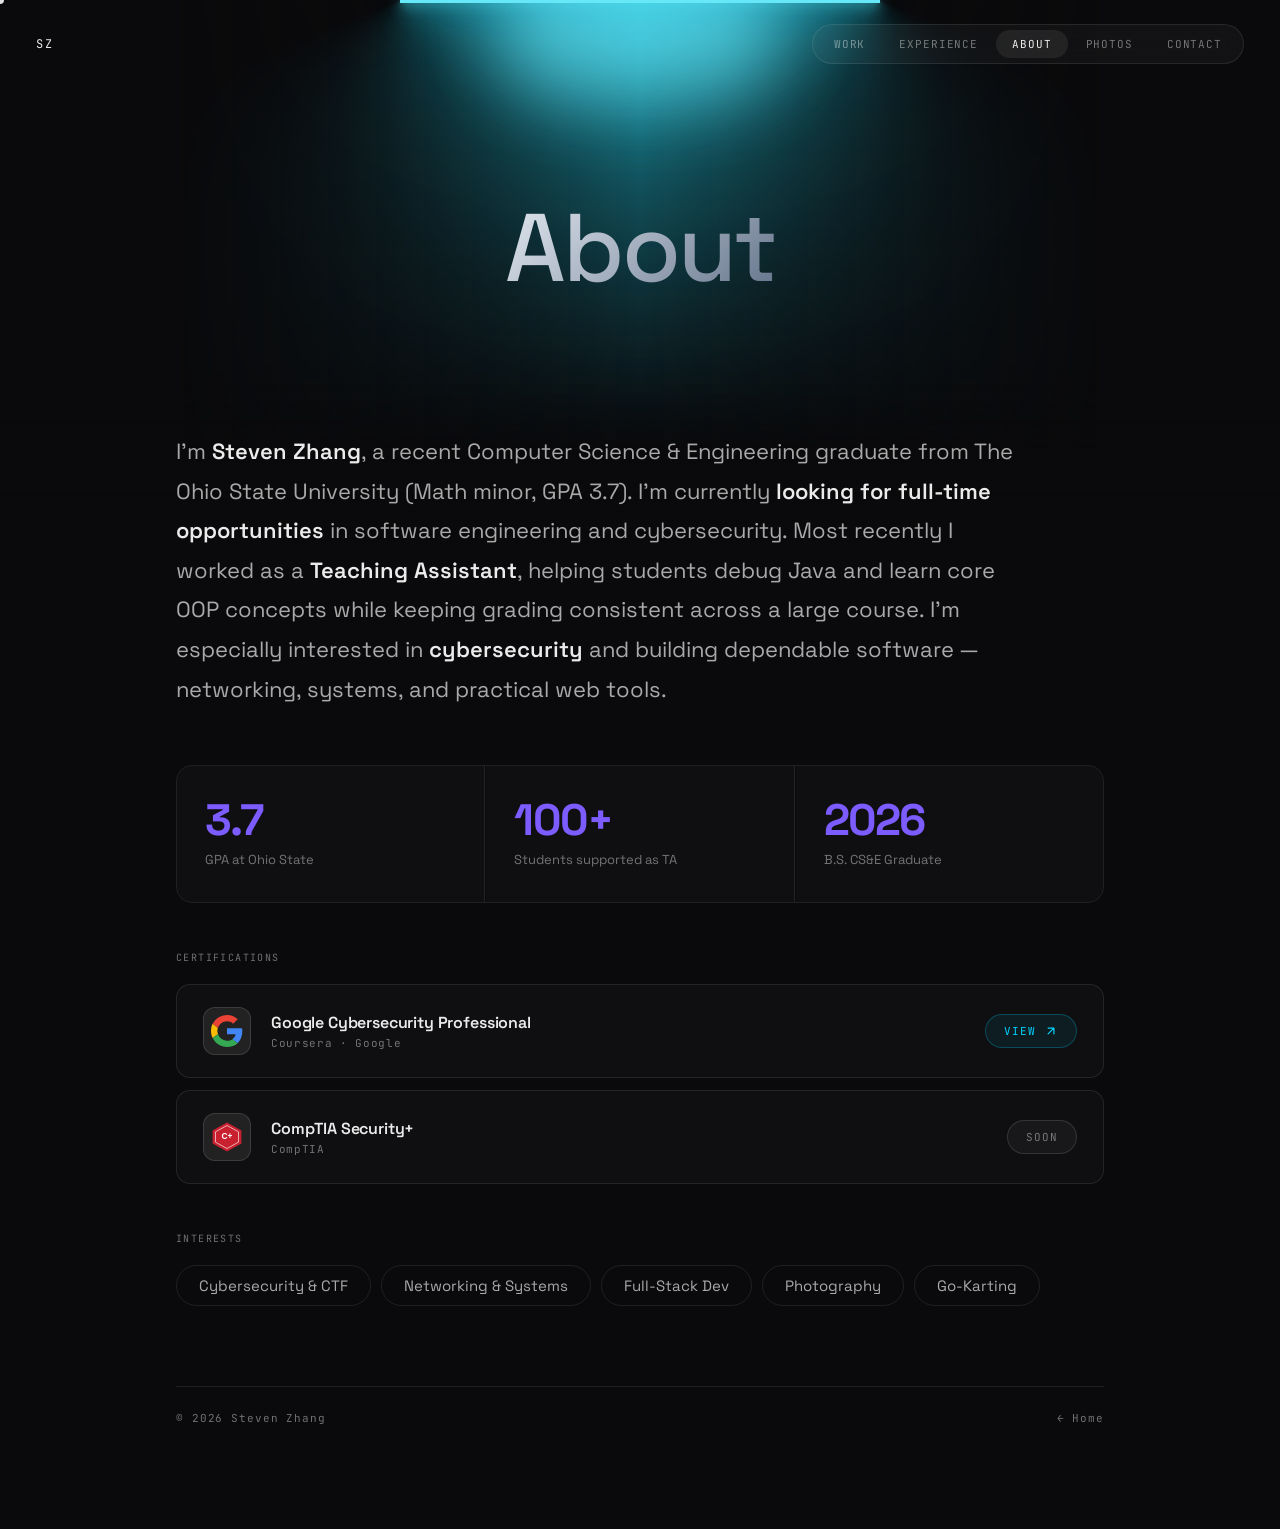
==== about.html @ 4bdba170 "Update about page to reflect graduation and job search status Co-Authored-By: Claude Opus 4.6 <norep" ====
<!doctype html>
<html lang="en">
<head>
  <meta charset="utf-8" />
  <meta name="viewport" content="width=device-width, initial-scale=1" />
  <title>About — Steven Zhang</title>
  <link rel="preconnect" href="https://fonts.googleapis.com" />
  <link rel="preconnect" href="https://fonts.gstatic.com" crossorigin />
  <link href="https://fonts.googleapis.com/css2?family=Space+Grotesk:wght@300;400;500;600;700&family=JetBrains+Mono:wght@400;500&display=swap" rel="stylesheet" />
  <link rel="stylesheet" href="styles.css" />
</head>
<body>

  <nav class="nav">
    <a class="nav-logo" href="index.html" data-cursor="Home">SZ</a>
    <div class="nav-links">
      <a class="nav-link" href="work.html" data-cursor="Work">Work</a>
      <a class="nav-link" href="experience.html" data-cursor="Experience">Experience</a>
      <a class="nav-link" href="about.html" data-cursor="About">About</a>
      <a class="nav-link" href="photos.html" data-cursor="Photos">Photos</a>
      <a class="nav-link" href="contact.html" data-cursor="Contact">Contact</a>
    </div>
  </nav>

  <main class="page-inner">
    <section class="lamp-hero">
      <div class="lamp-fx" aria-hidden="true">
        <div class="lamp-cone lamp-cone-l"></div>
        <div class="lamp-cone lamp-cone-r"></div>
        <div class="lamp-glow"></div>
        <div class="lamp-hotspot"></div>
        <div class="lamp-bar"></div>
      </div>
      <h2 class="lamp-title">About</h2>
    </section>

    <p class="about-text fade-up d2">
      I'm <strong>Steven Zhang</strong>, a recent Computer Science &amp; Engineering graduate from The Ohio State University (Math minor, GPA 3.7). I'm currently <strong>looking for full-time opportunities</strong> in software engineering and cybersecurity. Most recently I worked as a <strong>Teaching Assistant</strong>, helping students debug Java and learn core OOP concepts while keeping grading consistent across a large course. I'm especially interested in <strong>cybersecurity</strong> and building dependable software — networking, systems, and practical web tools.
    </p>

    <div class="stats-row">
      <div class="stat reveal">
        <div class="stat-num">3.7</div>
        <div class="stat-label">GPA at Ohio State</div>
      </div>
      <div class="stat reveal d1">
        <div class="stat-num">100+</div>
        <div class="stat-label">Students supported as TA</div>
      </div>
      <div class="stat reveal d2">
        <div class="stat-num">2026</div>
        <div class="stat-label">B.S. CS&amp;E Graduate</div>
      </div>
    </div>

    <div class="certs-row">
      <div class="certs-label">Certifications</div>
      <div class="certs-grid">
        <div class="cert-card reveal">
          <div class="cert-icon cert-icon-google">
            <svg viewBox="0 0 48 48" width="32" height="32">
              <path fill="#EA4335" d="M24 9.5c3.54 0 6.71 1.22 9.21 3.6l6.85-6.85C35.9 2.38 30.47 0 24 0 14.62 0 6.51 5.38 2.56 13.22l7.98 6.19C12.43 13.72 17.74 9.5 24 9.5z"/>
              <path fill="#4285F4" d="M46.98 24.55c0-1.57-.15-3.09-.38-4.55H24v9.02h12.94c-.58 2.96-2.26 5.48-4.78 7.18l7.73 6c4.51-4.18 7.09-10.36 7.09-17.65z"/>
              <path fill="#FBBC05" d="M10.53 28.59A14.5 14.5 0 0 1 9.5 24c0-1.59.28-3.14.76-4.59l-7.98-6.19A23.99 23.99 0 0 0 0 24c0 3.77.9 7.35 2.56 10.52l7.97-5.93z"/>
              <path fill="#34A853" d="M24 48c6.48 0 11.93-2.13 15.89-5.81l-7.73-6c-2.15 1.45-4.92 2.3-8.16 2.3-6.26 0-11.57-4.22-13.47-9.91l-7.98 5.93C6.51 42.62 14.62 48 24 48z"/>
            </svg>
          </div>
          <div class="cert-info">
            <div class="cert-name">Google Cybersecurity Professional</div>
            <div class="cert-issuer">Coursera · Google</div>
          </div>
          <a class="cert-view" href="Coursera W7SBG3MQ8JMS.pdf" target="_blank" rel="noopener" data-cursor="View">
            <span>View</span>
            <svg width="14" height="14" viewBox="0 0 24 24" fill="none" stroke="currentColor" stroke-width="2" stroke-linecap="round" stroke-linejoin="round">
              <path d="M7 17L17 7M17 7H7M17 7v10"/>
            </svg>
          </a>
        </div>
        <div class="cert-card reveal d1">
          <div class="cert-icon">
            <svg viewBox="0 0 200 200" width="32" height="32">
              <polygon points="100,10 190,60 190,140 100,190 10,140 10,60" fill="#c8202f"/>
              <polygon points="100,28 172,68 172,132 100,172 28,132 28,68" fill="none" stroke="#fff" stroke-width="4"/>
              <text x="100" y="112" text-anchor="middle" fill="#fff" font-family="Arial,sans-serif" font-weight="bold" font-size="52">C+</text>
            </svg>
          </div>
          <div class="cert-info">
            <div class="cert-name">CompTIA Security+</div>
            <div class="cert-issuer">CompTIA</div>
          </div>
          <span class="cert-soon">Soon</span>
        </div>
      </div>
    </div>

    <div class="interests-row">
      <div class="interests-label">Interests</div>
      <div class="interest-pills">
        <span class="int-pill reveal">Cybersecurity &amp; CTF</span>
        <span class="int-pill reveal d1">Networking &amp; Systems</span>
        <span class="int-pill reveal d2">Full-Stack Dev</span>
        <span class="int-pill reveal d3">Photography</span>
        <span class="int-pill reveal d4">Go-Karting</span>
      </div>
    </div>

    <footer class="page-footer">
      <span class="footer-copy">© <span id="year"></span> Steven Zhang</span>
      <a class="footer-copy" href="index.html" data-cursor="Home" style="text-decoration: none;">← Home</a>
    </footer>
  </main>

  <script src="script.js"></script>
</body>
</html>
---- styles.css ----
/* ============================================================
   Steven Zhang — Portfolio
   Shared styles for all pages
   ============================================================ */

:root {
  --bg: #0a0a0c;
  --fg: rgba(255, 255, 255, 0.92);
  --muted: rgba(255, 255, 255, 0.42);
  --dim: rgba(255, 255, 255, 0.28);
  --border: rgba(255, 255, 255, 0.09);
  --surface: rgba(255, 255, 255, 0.025);
  --surface-hi: rgba(255, 255, 255, 0.05);

  --accent: #7c5cff;
  --accent2: #00d4ff;
  --green: #22dd55;

  --sans: 'Space Grotesk', ui-sans-serif, system-ui, -apple-system, sans-serif;
  --mono: 'JetBrains Mono', ui-monospace, SFMono-Regular, monospace;
}

* { margin: 0; padding: 0; box-sizing: border-box; }

html { scroll-behavior: smooth; overflow-x: hidden; }

body {
  font-family: var(--sans);
  background: var(--bg);
  color: var(--fg);
  overflow-x: hidden;
  min-height: 100vh;
}

@media (pointer: fine) { body { cursor: none; } }

a { color: inherit; text-decoration: none; }
button { font-family: inherit; }

/* ============================================================
   LOADER — counter 0 → 100 with progress bar
   ============================================================ */
.loader {
  position: fixed; inset: 0; z-index: 900;
  display: flex; flex-direction: column;
  align-items: center; justify-content: center;
  background: var(--bg);
  pointer-events: none;
  transition: opacity 0.55s ease, transform 0.55s ease;
}
.loader.hide {
  opacity: 0;
  transform: translateY(-8px);
}
.loader-count {
  font-size: clamp(80px, 16vw, 180px);
  font-weight: 700;
  letter-spacing: -0.05em;
  line-height: 1;
  font-variant-numeric: tabular-nums;
  color: var(--fg);
}
.loader-label {
  font-family: var(--mono);
  font-size: 11px;
  letter-spacing: 0.2em;
  text-transform: uppercase;
  color: var(--muted);
  margin-top: 16px;
}
.loader-bar-track {
  position: absolute; bottom: 0; left: 0; right: 0;
  height: 2px; background: rgba(255, 255, 255, 0.06);
}
.loader-bar-fill {
  height: 100%;
  background: linear-gradient(90deg, var(--accent), var(--accent2));
  width: 0%;
  transition: width 0.04s linear;
}

/* ============================================================
   CURSOR — dot + trailing ring + label
   ============================================================ */
.cur-dot, .cur-ring, .cur-label {
  position: fixed; top: 0; left: 0;
  pointer-events: none;
  will-change: transform;
}
.cur-dot {
  width: 8px; height: 8px; border-radius: 50%;
  background: var(--fg);
  transform: translate(-50%, -50%);
  mix-blend-mode: difference;
  z-index: 9999;
}
.cur-ring {
  width: 38px; height: 38px; border-radius: 50%;
  border: 1px solid rgba(255, 255, 255, 0.28);
  transform: translate(-50%, -50%);
  z-index: 9998;
  transition: width 0.25s, height 0.25s, border-color 0.25s;
}
.cur-ring.hover {
  width: 64px; height: 64px;
  border-color: var(--accent);
}
.cur-label {
  font-family: var(--mono); font-size: 9px;
  letter-spacing: 0.1em; text-transform: uppercase;
  color: var(--fg);
  opacity: 0; transition: opacity 0.2s;
  z-index: 9999;
}
.cur-label.show { opacity: 1; }
.cur-hidden .cur-dot, .cur-hidden .cur-ring { opacity: 0; }

/* ============================================================
   NAV — top bar with logo + pill links
   ============================================================ */
.nav {
  position: fixed; top: 0; left: 0; right: 0;
  z-index: 200;
  display: flex; align-items: center; justify-content: space-between;
  padding: 24px 36px;
  pointer-events: none;
  opacity: 0; transform: translateY(-8px);
  transition: opacity 0.6s ease 0.3s, transform 0.6s ease 0.3s;
}
.nav.visible { opacity: 1; transform: translateY(0); }
.nav > * { pointer-events: auto; }

.nav-logo {
  font-family: var(--mono); font-size: 12px;
  letter-spacing: 0.14em; text-transform: uppercase;
  color: var(--fg);
  transition: color 0.2s;
}
.nav-logo:hover { color: var(--accent2); }

.nav-links {
  display: flex; gap: 2px;
  background: rgba(255, 255, 255, 0.04);
  border: 1px solid var(--border);
  border-radius: 999px;
  padding: 5px;
  backdrop-filter: blur(12px);
}
.nav-link {
  font-family: var(--mono); font-size: 11px;
  letter-spacing: 0.08em; text-transform: uppercase;
  color: var(--muted);
  padding: 7px 16px; border-radius: 999px;
  transition: color 0.2s, background 0.2s;
}
.nav-link:hover { color: var(--fg); }
.nav-link.active {
  background: rgba(255, 255, 255, 0.07);
  color: var(--fg);
}

/* ============================================================
   REVEAL ANIMATIONS
   ============================================================ */
@keyframes slideUp {
  from { transform: translateY(105%); }
  to   { transform: translateY(0); }
}
@keyframes fadeUp {
  from { opacity: 0; transform: translateY(8px); }
  to   { opacity: 1; transform: translateY(0); }
}

.reveal-wrap {
  display: inline-block;
  overflow: hidden;
  vertical-align: bottom;
}
.reveal-inner {
  display: inline-block;
  transform: translateY(105%);
}
.entered .reveal-inner {
  animation: slideUp 0.9s cubic-bezier(0.16, 1, 0.3, 1) both;
}

.fade-up {
  opacity: 0;
  transform: translateY(8px);
}
.entered .fade-up {
  animation: fadeUp 0.8s cubic-bezier(0.16, 1, 0.3, 1) both;
}

.reveal {
  opacity: 0;
  transform: translateY(14px);
  transition: opacity 0.7s cubic-bezier(0.16, 1, 0.3, 1),
              transform 0.7s cubic-bezier(0.16, 1, 0.3, 1);
}
.reveal.show {
  opacity: 1;
  transform: translateY(0);
}

/* Stagger delay helpers */
.d1 { animation-delay: 0.1s !important; transition-delay: 0.1s !important; }
.d2 { animation-delay: 0.2s !important; transition-delay: 0.2s !important; }
.d3 { animation-delay: 0.3s !important; transition-delay: 0.3s !important; }
.d4 { animation-delay: 0.4s !important; transition-delay: 0.4s !important; }
.d5 { animation-delay: 0.5s !important; transition-delay: 0.5s !important; }
.d6 { animation-delay: 0.6s !important; transition-delay: 0.6s !important; }
.d7 { animation-delay: 0.7s !important; transition-delay: 0.7s !important; }

/* ============================================================
   HOME — hero
   ============================================================ */
.home {
  min-height: 100vh;
  display: flex; flex-direction: column;
  padding: 0 36px;
}
/* Soft readability wash behind the hero — keeps the shader vivid at the
   edges but darkens the area under the type so text pops. */
.home::before {
  content: '';
  position: fixed;
  inset: 0;
  z-index: 1;
  pointer-events: none;
  background:
    radial-gradient(ellipse 70% 55% at 30% 50%, rgba(8, 8, 12, 0.72) 0%, rgba(8, 8, 12, 0.45) 35%, rgba(8, 8, 12, 0) 70%),
    linear-gradient(180deg, rgba(8, 8, 12, 0.35) 0%, rgba(8, 8, 12, 0) 25%, rgba(8, 8, 12, 0) 75%, rgba(8, 8, 12, 0.4) 100%);
}
.home-hero {
  flex: 1;
  display: flex; flex-direction: column;
  justify-content: flex-start;
  padding: 120px 0 32px;
  position: relative;
}

.hero-eyebrow {
  font-family: var(--mono);
  font-size: 11px; letter-spacing: 0.18em;
  text-transform: uppercase;
  color: rgba(255, 255, 255, 0.75);
  margin-bottom: 32px;
  text-shadow: 0 1px 8px rgba(0, 0, 0, 0.5);
}

.hero-name {
  font-size: clamp(72px, 13vw, 200px);
  font-weight: 700;
  letter-spacing: -0.05em;
  line-height: 0.88;
  margin-bottom: 48px;
}
.hero-name .line { display: block; white-space: nowrap; }
.name-first {
  color: #fff;
  text-shadow: 0 2px 24px rgba(0, 0, 0, 0.45);
}
.name-last {
  color: transparent;
  -webkit-text-stroke: 1.5px rgba(255, 255, 255, 0.78);
  filter: drop-shadow(0 2px 16px rgba(0, 0, 0, 0.5));
}

.hero-bottom {
  display: flex; align-items: flex-end; justify-content: space-between;
  gap: 40px;
  margin-top: auto;
  padding-top: 48px;
}
.hero-desc {
  font-size: clamp(17px, 2.1vw, 22px);
  line-height: 1.6;
  color: rgba(255, 255, 255, 0.82);
  max-width: 48ch;
  text-shadow: 0 1px 12px rgba(0, 0, 0, 0.55);
}
.hero-meta {
  display: flex;
  flex-wrap: wrap;
  justify-content: flex-end;
  gap: 10px;
  max-width: 300px;
}
.avail-dot {
  width: 7px; height: 7px; border-radius: 50%;
  background: var(--green);
  box-shadow: 0 0 10px rgba(34, 221, 85, 0.8);
  animation: pulse 2s ease-in-out infinite;
  flex-shrink: 0;
}
@keyframes pulse {
  0%, 100% { box-shadow: 0 0 10px rgba(34, 221, 85, 0.8); }
  50%      { box-shadow: 0 0 20px rgba(34, 221, 85, 0.2); }
}
.chip {
  display: inline-flex; align-items: center; gap: 8px;
  font-family: var(--mono); font-size: 12px;
  letter-spacing: 0.08em; text-transform: uppercase;
  padding: 8px 14px; border-radius: 999px;
  border: 1px solid rgba(255, 255, 255, 0.18);
  background: rgba(10, 10, 14, 0.42);
  backdrop-filter: blur(8px);
  -webkit-backdrop-filter: blur(8px);
  color: rgba(255, 255, 255, 0.82);
  white-space: nowrap;
}
.chip-avail {
  color: rgba(255, 255, 255, 0.92);
  border-color: rgba(34, 221, 85, 0.35);
  background: rgba(34, 221, 85, 0.08);
}

.home-divider {
  height: 1px; background: var(--border);
  margin: 0 -36px;
}
.home-scroll-hint {
  font-family: var(--mono); font-size: 10px;
  letter-spacing: 0.14em; text-transform: uppercase;
  color: var(--muted);
  padding: 20px 0;
  display: flex; align-items: center; gap: 16px;
}
.scroll-line {
  flex: 1; height: 1px;
  background: linear-gradient(90deg, var(--border), transparent);
}
.reel-link {
  display: inline-flex; align-items: center; gap: 10px;
  font-family: var(--mono); font-size: 10px;
  letter-spacing: 0.14em; text-transform: uppercase;
  color: var(--fg);
  padding: 8px 14px 8px 8px;
  border: 1px solid var(--border);
  border-radius: 999px;
  background: var(--surface);
  transition: border-color 0.2s, background 0.2s, color 0.2s;
}
.reel-link:hover {
  border-color: rgba(255, 255, 255, 0.25);
  background: var(--surface-hi);
  color: var(--accent2);
}
.reel-icon {
  display: inline-flex; align-items: center; justify-content: center;
  width: 22px; height: 22px; border-radius: 50%;
  background: linear-gradient(135deg, var(--accent), var(--accent2));
  color: #0a0a0c;
}

/* ============================================================
   LAMP HERO — cyan beam shining down on subpage titles
   Used on: work, experience, about, photos, contact
   ============================================================ */
.lamp-hero {
  position: relative;
  /* Break out of .page-inner's max-width: 1000px */
  width: 100vw;
  margin-left: calc(50% - 50vw);
  margin-right: calc(50% - 50vw);
  /* Pull up so the light source sits at the very top of the viewport */
  margin-top: -120px;
  margin-bottom: 56px;
  padding: 200px 24px 80px;
  /* Let the light bleed downward into the rest of the page */
  overflow: visible;
  display: flex;
  flex-direction: column;
  align-items: center;
  text-align: center;
  background: transparent;
}

.lamp-fx {
  position: absolute;
  inset: 0;
  pointer-events: none;
  overflow: visible;
  z-index: 0;
}

/* --- Two cones fanning outward from the bar's endpoints --- */
.lamp-cone {
  position: absolute;
  top: 0;
  height: 28rem;
  width: 30rem;
  max-width: 50vw;
  overflow: hidden;
  opacity: 0;
  z-index: 1;
}
.lamp-cone-l {
  right: 50%;
  background: conic-gradient(
    from 70deg at center top,
    rgba(34, 211, 238, 0.9) 0%,
    transparent 50%,
    transparent 100%
  );
  transform: scaleX(0.5);
  transform-origin: right top;
  animation:
    lamp-cone-in 1.4s 0.3s cubic-bezier(0.16, 1, 0.3, 1) forwards,
    lamp-cone-l-grow 1.4s 0.3s cubic-bezier(0.16, 1, 0.3, 1) forwards;
}
.lamp-cone-r {
  left: 50%;
  background: conic-gradient(
    from 290deg at center top,
    transparent 0%,
    transparent 50%,
    rgba(34, 211, 238, 0.9) 100%
  );
  transform: scaleX(0.5);
  transform-origin: left top;
  animation:
    lamp-cone-in 1.4s 0.3s cubic-bezier(0.16, 1, 0.3, 1) forwards,
    lamp-cone-r-grow 1.4s 0.3s cubic-bezier(0.16, 1, 0.3, 1) forwards;
}
@keyframes lamp-cone-in   { to { opacity: 1; } }
@keyframes lamp-cone-l-grow { to { transform: scaleX(1); } }
@keyframes lamp-cone-r-grow { to { transform: scaleX(1); } }

/* Cone masks — fade out the bottom and the OUTER side of each cone */
.lamp-cone::before {
  content: '';
  position: absolute;
  inset: 0;
  background: var(--bg);
  -webkit-mask-image: linear-gradient(to top, black, transparent);
          mask-image: linear-gradient(to top, black, transparent);
}
.lamp-cone-l::after {
  content: '';
  position: absolute;
  inset: 0;
  background: var(--bg);
  -webkit-mask-image: linear-gradient(to right, black, transparent);
          mask-image: linear-gradient(to right, black, transparent);
}
.lamp-cone-r::after {
  content: '';
  position: absolute;
  inset: 0;
  background: var(--bg);
  -webkit-mask-image: linear-gradient(to left, black, transparent);
          mask-image: linear-gradient(to left, black, transparent);
}

/* --- Big diffuse cyan halo right under the bar --- */
.lamp-glow {
  position: absolute;
  top: -4rem;
  left: 50%;
  width: 36rem;
  max-width: 90vw;
  height: 14rem;
  transform: translateX(-50%);
  background: radial-gradient(
    ellipse 55% 100% at center top,
    rgba(34, 211, 238, 0.5) 0%,
    rgba(34, 211, 238, 0.18) 35%,
    rgba(34, 211, 238, 0.04) 65%,
    transparent 85%
  );
  filter: blur(30px);
  z-index: 2;
}

/* --- Bright concentrated hotspot at the source --- */
.lamp-hotspot {
  position: absolute;
  top: -3rem;
  left: 50%;
  width: 18rem;
  max-width: 70vw;
  height: 9rem;
  border-radius: 999px;
  background: #67e8f9;
  filter: blur(38px);
  opacity: 0.6;
  z-index: 3;
  transform: translateX(-50%) scaleX(0.5);
  animation: lamp-hotspot-grow 1.4s 0.3s cubic-bezier(0.16, 1, 0.3, 1) forwards;
}
@keyframes lamp-hotspot-grow {
  to { transform: translateX(-50%) scaleX(1); }
}

/* --- The cyan filament — solid bar, crisp edges, the light source --- */
.lamp-bar {
  position: absolute;
  top: 0;
  left: 50%;
  width: 30rem;
  max-width: 50vw;
  height: 3px;
  background: #67e8f9;
  box-shadow:
    0 0 14px rgba(103, 232, 249, 0.9),
    0 0 36px rgba(34, 211, 238, 0.45);
  z-index: 4;
  transform: translateX(-50%) scaleX(0.4);
  animation: lamp-bar-grow 1.4s 0.3s cubic-bezier(0.16, 1, 0.3, 1) forwards;
}
@keyframes lamp-bar-grow {
  to { transform: translateX(-50%) scaleX(1); }
}

/* Floor wash: hides the bottom edge of cones so the light fades organically */
.lamp-fx::after {
  content: '';
  position: absolute;
  left: 0; right: 0;
  top: 24rem;
  height: 16rem;
  background: linear-gradient(to bottom, transparent, var(--bg) 70%);
  pointer-events: none;
  z-index: 5;
}

/* --- Title sits below the bar, glowing in the light cone --- */
.lamp-title {
  position: relative;
  z-index: 10;
  font-size: clamp(48px, 9vw, 96px);
  font-weight: 500;
  letter-spacing: -0.03em;
  line-height: 1;
  margin: 0;
  background: linear-gradient(135deg, #e2e8f0 0%, #64748b 100%);
  -webkit-background-clip: text;
          background-clip: text;
  color: transparent;
  opacity: 0;
  transform: translateY(40px);
  animation: lamp-title-in 1.2s 0.55s cubic-bezier(0.16, 1, 0.3, 1) forwards;
}
@keyframes lamp-title-in {
  to { opacity: 1; transform: translateY(0); }
}

.lamp-sub {
  position: relative;
  z-index: 10;
  margin-top: 20px;
  font-family: var(--mono);
  font-size: 12px;
  letter-spacing: 0.16em;
  text-transform: uppercase;
  color: rgba(255, 255, 255, 0.55);
  opacity: 0;
  transform: translateY(12px);
  animation: lamp-title-in 1.2s 0.75s cubic-bezier(0.16, 1, 0.3, 1) forwards;
}

@media (max-width: 760px) {
  .lamp-hero {
    margin-top: -100px;
    padding: 160px 20px 56px;
  }
}

@media (prefers-reduced-motion: reduce) {
  .lamp-cone { opacity: 1; transform: scaleX(1); animation: none; }
  .lamp-hotspot { transform: translateX(-50%) scaleX(1); animation: none; }
  .lamp-bar     { transform: translateX(-50%) scaleX(1); animation: none; }
  .lamp-title, .lamp-sub {
    opacity: 1; transform: none; animation: none;
  }
}

/* ============================================================
   SUB-PAGE — shared layout
   ============================================================ */
.page-inner {
  max-width: 1000px;
  margin: 0 auto;
  padding: 120px 36px 80px;
}
.page-header {
  display: flex; align-items: baseline; justify-content: space-between;
  gap: 24px;
  padding-bottom: 32px;
  border-bottom: 1px solid var(--border);
  margin-bottom: 48px;
}
.page-title {
  font-size: clamp(42px, 7vw, 80px);
  font-weight: 700;
  letter-spacing: -0.04em;
  line-height: 1;
}
.page-count {
  font-family: var(--mono); font-size: 12px;
  letter-spacing: 0.1em; color: var(--muted);
  white-space: nowrap;
}

/* ============================================================
   WORK
   ============================================================ */
.work-list { }
.work-item {
  display: grid;
  grid-template-columns: 52px 1fr 140px 24px;
  align-items: start;
  gap: 0 24px;
  padding: 28px 0;
  border-bottom: 1px solid var(--border);
  position: relative;
}
.work-item::after {
  content: '';
  position: absolute; bottom: -1px; left: 0;
  width: 0; height: 1px;
  background: var(--accent);
  transition: width 0.6s cubic-bezier(0.16, 1, 0.3, 1);
}
.work-item:hover::after { width: 100%; }
.work-item:hover .work-num { color: var(--accent); }
.work-item:hover .work-arrow { transform: translate(4px, -4px); opacity: 1; color: var(--fg); }
.work-item:hover .work-expand { max-height: 200px; opacity: 1; margin-top: 12px; }
.work-num {
  font-family: var(--mono); font-size: 11px;
  letter-spacing: 0.1em; color: var(--muted);
  padding-top: 5px;
  transition: color 0.3s;
}
.work-body { min-width: 0; }
.work-title {
  font-size: clamp(18px, 2.4vw, 26px);
  font-weight: 600;
  letter-spacing: -0.02em;
}
.work-expand {
  max-height: 0;
  overflow: hidden;
  opacity: 0;
  transition: max-height 0.5s cubic-bezier(0.16, 1, 0.3, 1),
              opacity 0.4s ease, margin-top 0.5s ease;
  font-size: 14px; line-height: 1.65;
  color: rgba(255, 255, 255, 0.5);
}
.work-tags {
  display: flex; flex-wrap: wrap; gap: 6px;
  padding-top: 8px;
  align-items: flex-start;
}
.work-tag {
  font-family: var(--mono); font-size: 9.5px;
  letter-spacing: 0.06em; text-transform: uppercase;
  padding: 3px 10px; border-radius: 4px;
  border: 1px solid rgba(124, 92, 255, 0.22);
  background: rgba(124, 92, 255, 0.08);
  color: rgba(124, 92, 255, 0.85);
  white-space: nowrap;
}
.work-arrow {
  font-size: 20px;
  color: var(--muted);
  padding-top: 4px;
  text-align: right;
  transition: transform 0.3s cubic-bezier(0.34, 1.56, 0.64, 1),
              opacity 0.2s, color 0.2s;
  opacity: 0.4;
}

/* ============================================================
   EXPERIENCE — tabs + timeline + skills
   ============================================================ */
.tab-row {
  display: flex; gap: 4px;
  background: rgba(255, 255, 255, 0.04);
  border: 1px solid var(--border);
  border-radius: 999px;
  padding: 4px;
  width: fit-content;
  margin-bottom: 48px;
}
.tab-btn {
  font-family: var(--mono); font-size: 11px;
  letter-spacing: 0.08em; text-transform: uppercase;
  padding: 8px 20px; border-radius: 999px;
  border: none; background: transparent;
  color: var(--muted);
  transition: all 0.2s;
}
.tab-btn:hover { color: var(--fg); }
.tab-btn.active {
  background: rgba(255, 255, 255, 0.08);
  color: var(--fg);
}

.timeline {
  padding-left: 28px;
  border-left: 1px solid var(--border);
}
.tl-item {
  padding: 0 0 44px 36px;
  position: relative;
}
.tl-item::before {
  content: '';
  position: absolute; left: -5px; top: 7px;
  width: 9px; height: 9px; border-radius: 50%;
  background: var(--bg);
  border: 1px solid rgba(255, 255, 255, 0.3);
}
.tl-item:first-child::before {
  border-color: var(--accent);
  box-shadow: 0 0 12px rgba(124, 92, 255, 0.5);
}
.tl-date {
  font-family: var(--mono); font-size: 10.5px;
  letter-spacing: 0.1em; text-transform: uppercase;
  color: var(--accent2);
  margin-bottom: 8px;
}
.tl-role {
  font-size: 19px;
  font-weight: 600;
  letter-spacing: -0.02em;
  margin-bottom: 4px;
}
.tl-org {
  font-size: 13px;
  color: var(--muted);
  margin-bottom: 10px;
}
.tl-desc {
  font-size: 14px;
  line-height: 1.7;
  color: rgba(255, 255, 255, 0.52);
}

.skills-grid {
  display: grid;
  grid-template-columns: 1fr 1fr;
  gap: 16px;
}
.skill-card {
  padding: 28px 30px;
  border: 1px solid var(--border);
  border-radius: 14px;
  background: var(--surface);
}
.skill-label {
  font-family: var(--mono); font-size: 10px;
  letter-spacing: 0.14em; text-transform: uppercase;
  color: var(--accent2);
  margin-bottom: 14px;
}
.skill-pills {
  display: flex; flex-wrap: wrap; gap: 8px;
}
.skill-pill {
  font-size: 13.5px;
  color: rgba(255, 255, 255, 0.7);
  padding: 5px 13px; border-radius: 7px;
  background: var(--surface-hi);
  border: 1px solid var(--border);
}

/* ============================================================
   ABOUT
   ============================================================ */
.about-text {
  font-size: clamp(17px, 2.2vw, 22px);
  line-height: 1.8;
  color: rgba(255, 255, 255, 0.65);
  max-width: 60ch;
  margin-bottom: 56px;
}
.about-text strong { color: var(--fg); font-weight: 600; }

.stats-row {
  display: flex;
  gap: 1px;
  border: 1px solid var(--border);
  border-radius: 16px;
  overflow: hidden;
}
.stat {
  flex: 1;
  padding: 32px 28px;
  background: var(--surface);
  border-right: 1px solid var(--border);
}
.stat:last-child { border-right: none; }
.stat-num {
  font-size: 44px;
  font-weight: 700;
  letter-spacing: -0.04em;
  color: var(--accent);
  line-height: 1;
  margin-bottom: 8px;
}
.stat-label {
  font-size: 13px;
  color: var(--muted);
  line-height: 1.5;
}

.interests-row { margin-top: 48px; }
.interests-label {
  font-family: var(--mono); font-size: 10px;
  letter-spacing: 0.14em; text-transform: uppercase;
  color: var(--muted);
  margin-bottom: 20px;
}
.interest-pills {
  display: flex; flex-wrap: wrap; gap: 10px;
}
.int-pill {
  font-size: 15px;
  padding: 10px 22px;
  border: 1px solid var(--border);
  border-radius: 999px;
  color: rgba(255, 255, 255, 0.65);
  transition: border-color 0.2s, color 0.2s, background 0.2s;
}
.int-pill:hover {
  border-color: rgba(255, 255, 255, 0.3);
  color: var(--fg);
  background: var(--surface);
}

/* ============================================================
   CERTIFICATIONS
   ============================================================ */
.certs-row { margin-top: 48px; }
.certs-label {
  font-family: var(--mono); font-size: 10px;
  letter-spacing: 0.14em; text-transform: uppercase;
  color: var(--muted);
  margin-bottom: 20px;
}
.certs-grid {
  display: flex; flex-direction: column; gap: 12px;
}
.cert-card {
  display: flex; align-items: center; gap: 20px;
  padding: 22px 26px;
  border: 1px solid var(--border);
  border-radius: 14px;
  background: var(--surface);
  transition: border-color 0.3s, background 0.3s;
}
.cert-card:hover {
  border-color: rgba(255, 255, 255, 0.18);
  background: var(--surface-hi);
}
.cert-icon {
  width: 48px; height: 48px;
  border-radius: 12px;
  overflow: hidden;
  background: rgba(255, 255, 255, 0.08);
  border: 1px solid rgba(255, 255, 255, 0.12);
  display: flex; align-items: center; justify-content: center;
  flex-shrink: 0;
}
.cert-info { flex: 1; min-width: 0; }
.cert-name {
  font-size: 16px; font-weight: 600;
  letter-spacing: -0.01em;
  color: var(--fg);
  margin-bottom: 3px;
}
.cert-issuer {
  font-family: var(--mono); font-size: 11px;
  letter-spacing: 0.06em;
  color: var(--muted);
}
.cert-view {
  display: inline-flex; align-items: center; gap: 8px;
  font-family: var(--mono); font-size: 11px;
  letter-spacing: 0.08em; text-transform: uppercase;
  padding: 9px 18px;
  border-radius: 999px;
  border: 1px solid rgba(0, 212, 255, 0.25);
  background: rgba(0, 212, 255, 0.07);
  color: var(--accent2);
  transition: background 0.2s, border-color 0.2s, color 0.2s;
  flex-shrink: 0;
  text-decoration: none;
}
.cert-soon {
  display: inline-flex; align-items: center;
  font-family: var(--mono); font-size: 11px;
  letter-spacing: 0.08em; text-transform: uppercase;
  padding: 9px 18px;
  border-radius: 999px;
  border: 1px solid rgba(255, 255, 255, 0.12);
  background: rgba(255, 255, 255, 0.04);
  color: var(--muted);
  flex-shrink: 0;
}
.cert-view:hover {
  background: rgba(0, 212, 255, 0.15);
  border-color: rgba(0, 212, 255, 0.45);
  color: #fff;
}

/* ============================================================
   CONTACT
   ============================================================ */
.contact-hero { margin-bottom: 56px; }
.contact-label {
  font-family: var(--mono); font-size: 10px;
  letter-spacing: 0.18em; text-transform: uppercase;
  color: var(--muted);
  margin-bottom: 20px;
}
.contact-email {
  display: inline-block;
  font-size: clamp(26px, 5vw, 56px);
  font-weight: 600;
  letter-spacing: -0.03em;
  color: var(--fg);
  line-height: 1.05;
  transition: color 0.2s;
}
.contact-email:hover { color: var(--accent2); }

.contact-grid {
  display: grid;
  grid-template-columns: 1fr 1fr;
  gap: 16px;
  margin-bottom: 40px;
}
.ci-card {
  padding: 24px 28px;
  border: 1px solid var(--border);
  border-radius: 14px;
  background: var(--surface);
}
.ci-label {
  font-family: var(--mono); font-size: 10px;
  letter-spacing: 0.12em; text-transform: uppercase;
  color: var(--muted);
  margin-bottom: 8px;
}
.ci-val {
  font-size: 15px;
  color: var(--fg);
  transition: color 0.2s;
}
a.ci-val:hover { color: var(--accent2); }

.contact-btns {
  display: flex;
  gap: 12px;
  flex-wrap: wrap;
}
.cbtn {
  padding: 14px 28px;
  border-radius: 999px;
  font-size: 14px;
  font-weight: 500;
  transition: all 0.2s;
  border: 1px solid transparent;
  display: inline-block;
}
.cbtn-pri {
  background: var(--fg);
  color: var(--bg);
}
.cbtn-pri:hover { background: rgba(255, 255, 255, 0.85); }
.cbtn-sec {
  background: transparent;
  color: var(--fg);
  border-color: var(--border);
}
.cbtn-sec:hover {
  border-color: rgba(255, 255, 255, 0.3);
  background: var(--surface);
}

/* ============================================================
   PHOTOS
   ============================================================ */
.album-grid {
  display: grid;
  grid-template-columns: repeat(3, 1fr);
  gap: 16px;
}
.album-card {
  --base: 220;
  --spread: 200;
  --hue: calc(var(--base) + (var(--xp, 0.5) * var(--spread, 0)));
  --radius: 18;
  --border: 2;
  --border-size: calc(var(--border) * 1px);
  --spotlight-size: 340px;

  position: relative;
  border: var(--border-size) solid rgba(255, 255, 255, 0.12);
  border-radius: calc(var(--radius) * 1px);
  /* overflow stays visible so the ::before/::after glow on the BORDER ring
     isn't clipped; the inner .album-cover clips itself to the rounded corners. */
  overflow: visible;
  background-color: var(--surface);
  background-image: radial-gradient(
    var(--spotlight-size) var(--spotlight-size) at
    calc(var(--x, -100) * 1px) calc(var(--y, -100) * 1px),
    hsl(var(--hue) 100% 70% / 0.10),
    transparent 70%
  );
  background-attachment: fixed;
  background-repeat: no-repeat;
  background-clip: padding-box;
  transition: transform 0.4s cubic-bezier(0.16, 1, 0.3, 1);
  display: block;
}
.album-card::before,
.album-card::after {
  content: '';
  position: absolute;
  inset: calc(var(--border-size) * -1);
  border: var(--border-size) solid transparent;
  border-radius: inherit;
  background-attachment: fixed;
  background-repeat: no-repeat;
  background-size: calc(100% + (2 * var(--border-size))) calc(100% + (2 * var(--border-size)));
  background-position: 50% 50%;
  /* Border-only mask using the standard "transparent + white intersect" trick.
     Both prefixes set so it works across Chromium / Firefox / WebKit. */
  -webkit-mask: linear-gradient(transparent, transparent), linear-gradient(white, white);
          mask: linear-gradient(transparent, transparent), linear-gradient(white, white);
  -webkit-mask-clip: padding-box, border-box;
          mask-clip: padding-box, border-box;
  -webkit-mask-composite: source-in;
          mask-composite: intersect;
  pointer-events: none;
  z-index: 2;
}
/* Saturated colored border glow */
.album-card::before {
  background-image: radial-gradient(
    calc(var(--spotlight-size) * 0.75) calc(var(--spotlight-size) * 0.75) at
    calc(var(--x, 0) * 1px) calc(var(--y, 0) * 1px),
    hsl(var(--hue) 100% 55% / 1),
    transparent 100%
  );
  filter: brightness(1.8);
}
/* Inner white hot edge */
.album-card::after {
  background-image: radial-gradient(
    calc(var(--spotlight-size) * 0.45) calc(var(--spotlight-size) * 0.45) at
    calc(var(--x, 0) * 1px) calc(var(--y, 0) * 1px),
    rgba(255, 255, 255, 0.9),
    transparent 100%
  );
}
.album-card:hover {
  /* No transform — would create a containing block that breaks
     background-attachment: fixed on the ::before/::after spotlight glow. */
}
/* Same reason: override the .reveal transform on album cards. Fade in with
   opacity only so the spotlight border keeps tracking the cursor. */
.album-card.reveal,
.album-card.reveal.show {
  transform: none;
  transition: opacity 0.75s ease;
}
.album-cover {
  aspect-ratio: 4 / 3;
  background-size: cover;
  background-position: center;
  background-color: #111;
  position: relative;
  /* clip cover image to the card's rounded top corners */
  border-top-left-radius: calc(var(--radius, 18) * 1px - var(--border-size, 2px));
  border-top-right-radius: calc(var(--radius, 18) * 1px - var(--border-size, 2px));
  overflow: hidden;
}
.album-cover::after {
  content: '';
  position: absolute; inset: 0;
  background: linear-gradient(180deg, transparent 50%, rgba(0, 0, 0, 0.5) 100%);
}
.album-meta {
  padding: 18px 22px;
  display: flex; justify-content: space-between; align-items: center;
}
.album-name {
  font-size: 18px;
  font-weight: 600;
  letter-spacing: -0.02em;
}
.album-count {
  font-family: var(--mono); font-size: 11px;
  color: var(--muted);
  letter-spacing: 0.08em;
}

/* Photo viewer */
.viewer-back {
  font-family: var(--mono); font-size: 11px;
  letter-spacing: 0.1em; text-transform: uppercase;
  color: var(--muted);
  display: inline-flex; align-items: center; gap: 8px;
  margin-bottom: 32px;
  transition: color 0.2s;
}
.viewer-back:hover { color: var(--fg); }
.viewer-stage {
  border: 1px solid var(--border);
  border-radius: 18px;
  overflow: hidden;
  background: #000;
  aspect-ratio: 16 / 10;
  position: relative;
  margin-bottom: 24px;
}
.viewer-img {
  width: 100%; height: 100%;
  object-fit: contain;
  display: block;
}
.viewer-controls {
  display: flex; align-items: center; justify-content: space-between;
  gap: 16px;
}
.viewer-arrow {
  width: 44px; height: 44px;
  border-radius: 50%;
  border: 1px solid var(--border);
  background: var(--surface);
  color: var(--fg);
  display: inline-flex; align-items: center; justify-content: center;
  transition: all 0.2s;
}
.viewer-arrow:hover {
  border-color: rgba(255, 255, 255, 0.3);
  background: var(--surface-hi);
}
.viewer-counter {
  font-family: var(--mono); font-size: 12px;
  letter-spacing: 0.08em;
  color: var(--muted);
}

/* ============================================================
   PASSWORD GATE
   ============================================================ */
.pw-gate {
  position: fixed; inset: 0; z-index: 500;
  display: flex; align-items: center; justify-content: center;
  background: var(--bg);
}
.pw-box {
  text-align: center;
  max-width: 340px;
  width: 100%;
  padding: 0 20px;
}
.pw-close {
  position: fixed; top: 28px; left: 36px;
  width: 40px; height: 40px;
  border-radius: 50%;
  border: 1px solid var(--border);
  background: var(--surface);
  color: var(--muted);
  display: flex; align-items: center; justify-content: center;
  cursor: pointer;
  transition: border-color 0.2s, color 0.2s, background 0.2s;
  z-index: 501;
}
.pw-close:hover {
  border-color: rgba(255, 255, 255, 0.3);
  background: var(--surface-hi);
  color: var(--fg);
}
.pw-title {
  font-size: 22px; font-weight: 600;
  letter-spacing: -0.02em;
  margin-bottom: 8px;
}
.pw-sub {
  font-size: 14px;
  color: var(--muted);
  margin-bottom: 28px;
}
.pw-input {
  width: 100%;
  padding: 14px 18px;
  border-radius: 12px;
  border: 1px solid var(--border);
  background: var(--surface);
  color: var(--fg);
  font-family: var(--mono);
  font-size: 14px;
  letter-spacing: 0.06em;
  outline: none;
  transition: border-color 0.2s;
  margin-bottom: 12px;
}
.pw-input:focus {
  border-color: var(--accent2);
}
.pw-btn {
  width: 100%;
  padding: 13px;
  border: none;
  border-radius: 999px;
  background: var(--fg);
  color: var(--bg);
  font-family: var(--mono);
  font-size: 12px;
  letter-spacing: 0.1em;
  text-transform: uppercase;
  font-weight: 500;
  cursor: pointer;
  transition: background 0.2s;
}
.pw-btn:hover { background: rgba(255, 255, 255, 0.85); }
.pw-error {
  font-family: var(--mono);
  font-size: 11px;
  color: #ff5f56;
  margin-top: 14px;
  opacity: 0;
  transition: opacity 0.2s;
}

/* ============================================================
   FOOTER
   ============================================================ */
.page-footer {
  margin-top: 80px;
  padding: 24px 0;
  border-top: 1px solid var(--border);
  display: flex;
  justify-content: space-between;
  align-items: center;
}
.footer-copy {
  font-family: var(--mono); font-size: 11px;
  letter-spacing: 0.08em;
  color: var(--muted);
}

/* ============================================================
   RESPONSIVE
   ============================================================ */
@media (max-width: 760px) {
  .nav { padding: 16px 20px; }
  .home { padding: 0 20px; }
  .hero-bottom { flex-direction: column; align-items: flex-start; }
  .hero-meta { text-align: left; }
  .hero-chips { justify-content: flex-start; }
  .page-inner { padding: 100px 20px 60px; }
  .work-item {
    grid-template-columns: 40px 1fr 24px;
  }
  .work-item > .work-tags { display: none; }
  .stats-row { flex-direction: column; }
  .stat { border-right: none; border-bottom: 1px solid var(--border); }
  .stat:last-child { border-bottom: none; }
  .contact-grid { grid-template-columns: 1fr; }
  .skills-grid { grid-template-columns: 1fr; }
  .album-grid { grid-template-columns: 1fr 1fr; }
}
@media (max-width: 540px) {
  .album-grid { grid-template-columns: 1fr; }
  .nav-link { padding: 7px 10px; font-size: 10px; }
}

/* ============================================================
   REDUCED MOTION
   ============================================================ */
@media (prefers-reduced-motion: reduce) {
  *, *::before, *::after {
    animation-duration: 0.01ms !important;
    transition-duration: 0.01ms !important;
  }
  .avail-dot { animation: none; }
}

/* ============================================================
   ANIMATED BACKGROUND CANVAS
   ============================================================ */
#bg-canvas,
#bg-canvas-gl {
  position: fixed;
  inset: 0;
  width: 100vw;
  height: 100vh;
  pointer-events: none;
  display: block;
}
#bg-canvas-gl { z-index: 0; }
#bg-canvas    { z-index: 1; }

/* Lift page content above the canvas */
.home,
main {
  position: relative;
  z-index: 2;
}
/* (Nav and loader already use position: fixed with high z-index; they sit above the canvas naturally.) */

/* Let the home content sit on the animated bg with no flat panel */
body { background: var(--bg); }
.home { background: transparent; }

/* ============================================================
   TWEAKS PANEL — vanilla floating panel
   ============================================================ */
.bg-tweaks {
  position: fixed;
  right: 20px;
  bottom: 20px;
  z-index: 1000;
  width: 240px;
  padding: 14px 14px 12px;
  background: rgba(14, 14, 18, 0.78);
  backdrop-filter: blur(18px) saturate(1.1);
  -webkit-backdrop-filter: blur(18px) saturate(1.1);
  border: 1px solid rgba(255, 255, 255, 0.08);
  border-radius: 14px;
  box-shadow:
    0 24px 60px rgba(0, 0, 0, 0.55),
    inset 0 1px 0 rgba(255, 255, 255, 0.04);
  color: var(--fg);
  font-family: var(--sans, ui-sans-serif, system-ui);
}
.bg-tweaks-head {
  display: flex;
  align-items: center;
  justify-content: space-between;
  margin-bottom: 12px;
}
.bg-tweaks-title {
  font-family: var(--mono, ui-monospace, "JetBrains Mono", monospace);
  font-size: 10px;
  letter-spacing: 0.14em;
  text-transform: uppercase;
  color: rgba(255, 255, 255, 0.55);
}
.bg-tweaks-close {
  width: 22px;
  height: 22px;
  border: none;
  border-radius: 6px;
  background: rgba(255, 255, 255, 0.04);
  color: rgba(255, 255, 255, 0.6);
  font-size: 16px;
  line-height: 1;
  cursor: pointer;
  transition: background 0.15s, color 0.15s;
}
.bg-tweaks-close:hover {
  background: rgba(255, 255, 255, 0.10);
  color: var(--fg);
}
.bg-tweaks-label {
  font-family: var(--mono, ui-monospace, "JetBrains Mono", monospace);
  font-size: 9.5px;
  letter-spacing: 0.16em;
  text-transform: uppercase;
  color: rgba(255, 255, 255, 0.4);
  margin-bottom: 8px;
}
.bg-tweaks-modes {
  display: grid;
  grid-template-columns: repeat(3, 1fr);
  gap: 4px;
  padding: 3px;
  background: rgba(255, 255, 255, 0.03);
  border: 1px solid rgba(255, 255, 255, 0.06);
  border-radius: 10px;
}
.bg-tweaks-mode {
  appearance: none;
  border: none;
  padding: 7px 4px;
  border-radius: 7px;
  background: transparent;
  color: rgba(255, 255, 255, 0.55);
  font-family: var(--mono, ui-monospace, "JetBrains Mono", monospace);
  font-size: 10px;
  letter-spacing: 0.08em;
  text-transform: uppercase;
  cursor: pointer;
  transition: background 0.18s, color 0.18s;
}
.bg-tweaks-mode:hover { color: var(--fg); }
.bg-tweaks-mode.active {
  background: linear-gradient(135deg, rgba(124, 92, 255, 0.22), rgba(0, 212, 255, 0.18));
  color: var(--fg);
  box-shadow: inset 0 0 0 1px rgba(124, 92, 255, 0.35);
}
.bg-tweaks-hint {
  margin: 10px 0 0;
  font-family: var(--mono, ui-monospace, "JetBrains Mono", monospace);
  font-size: 10px;
  line-height: 1.5;
  letter-spacing: 0.04em;
  color: rgba(255, 255, 255, 0.35);
}
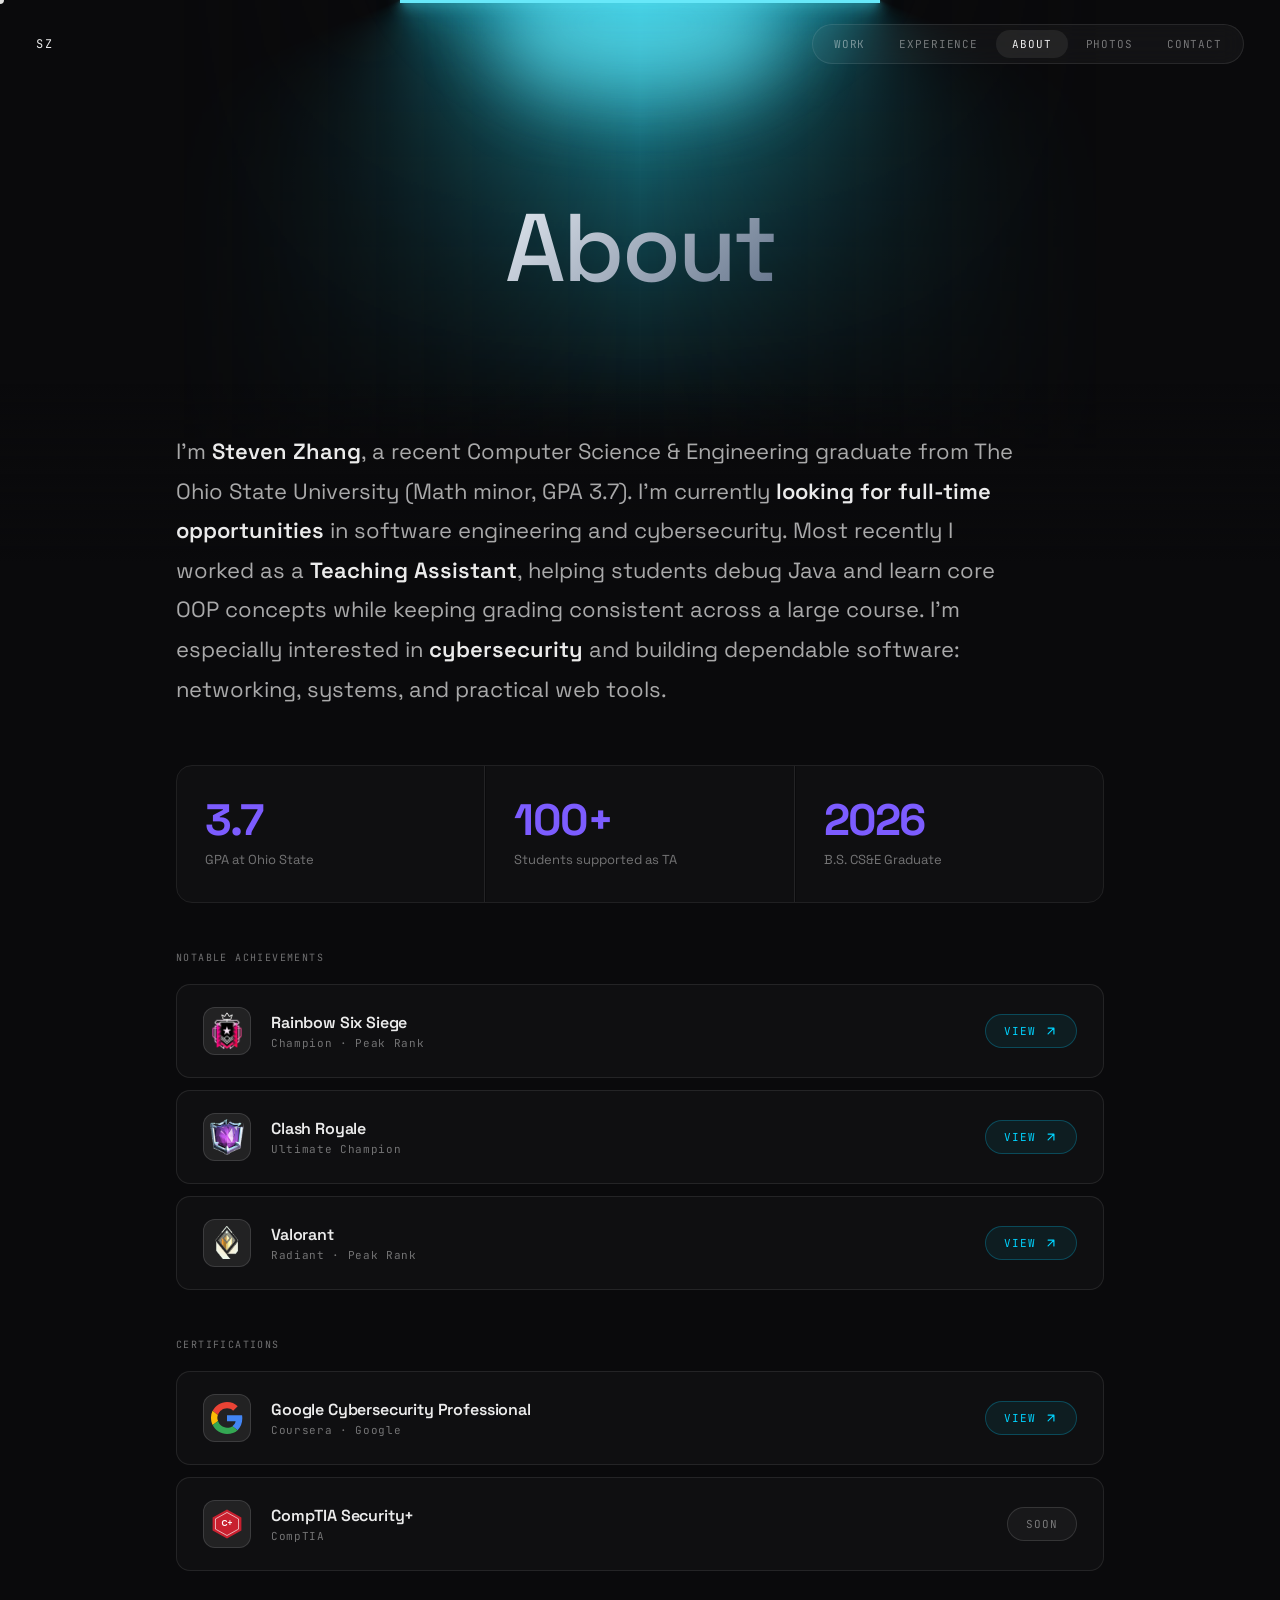
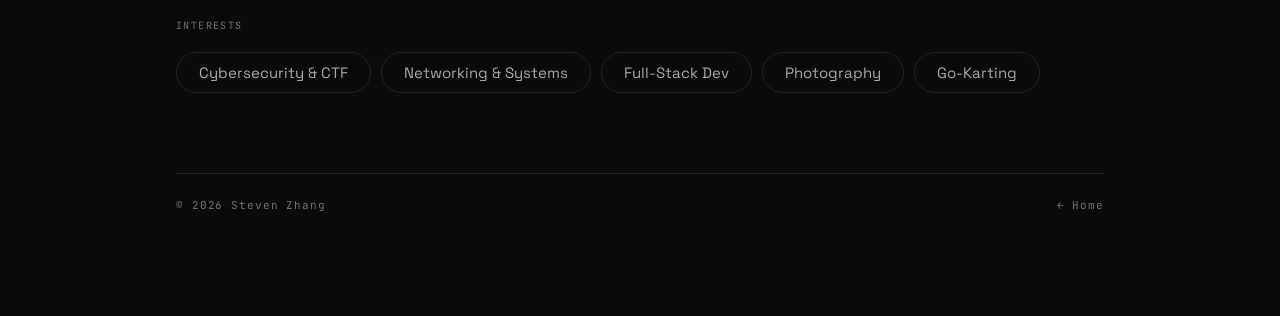
==== commit e97f80a2: "Add gaming achievement showcase pages and update resume - Add three themed showcase pages with proof" ====
--- a/about.html
+++ b/about.html
@@ -35,7 +35,7 @@
     </section>
 
     <p class="about-text fade-up d2">
-      I'm <strong>Steven Zhang</strong>, a recent Computer Science &amp; Engineering graduate from The Ohio State University (Math minor, GPA 3.7). I'm currently <strong>looking for full-time opportunities</strong> in software engineering and cybersecurity. Most recently I worked as a <strong>Teaching Assistant</strong>, helping students debug Java and learn core OOP concepts while keeping grading consistent across a large course. I'm especially interested in <strong>cybersecurity</strong> and building dependable software — networking, systems, and practical web tools.
+      I'm <strong>Steven Zhang</strong>, a recent Computer Science &amp; Engineering graduate from The Ohio State University (Math minor, GPA 3.7). I'm currently <strong>looking for full-time opportunities</strong> in software engineering and cybersecurity. Most recently I worked as a <strong>Teaching Assistant</strong>, helping students debug Java and learn core OOP concepts while keeping grading consistent across a large course. I'm especially interested in <strong>cybersecurity</strong> and building dependable software: networking, systems, and practical web tools.
     </p>
 
     <div class="stats-row">
@@ -50,6 +50,61 @@
       <div class="stat reveal d2">
         <div class="stat-num">2026</div>
         <div class="stat-label">B.S. CS&amp;E Graduate</div>
+      </div>
+    </div>
+
+    <div class="certs-row">
+      <div class="certs-label">Notable Achievements</div>
+      <div class="certs-grid">
+
+        <div class="cert-card reveal">
+          <div class="cert-icon">
+            <img src="image/logo-siege.png" alt="Rainbow Six Siege Champion rank emblem" height="38" style="display:block" />
+          </div>
+          <div class="cert-info">
+            <div class="cert-name">Rainbow Six Siege</div>
+            <div class="cert-issuer">Champion · Peak Rank</div>
+          </div>
+          <a class="cert-view" href="siege.html" data-cursor="View">
+            <span>View</span>
+            <svg width="14" height="14" viewBox="0 0 24 24" fill="none" stroke="currentColor" stroke-width="2" stroke-linecap="round" stroke-linejoin="round">
+              <path d="M7 17L17 7M17 7H7M17 7v10"/>
+            </svg>
+          </a>
+        </div>
+
+        <div class="cert-card reveal d1">
+          <div class="cert-icon">
+            <img src="image/logo-cr.png" alt="Clash Royale Ultimate Champion league badge" height="36" style="display:block" />
+          </div>
+          <div class="cert-info">
+            <div class="cert-name">Clash Royale</div>
+            <div class="cert-issuer">Ultimate Champion</div>
+          </div>
+          <a class="cert-view" href="clash-royale.html" data-cursor="View">
+            <span>View</span>
+            <svg width="14" height="14" viewBox="0 0 24 24" fill="none" stroke="currentColor" stroke-width="2" stroke-linecap="round" stroke-linejoin="round">
+              <path d="M7 17L17 7M17 7H7M17 7v10"/>
+            </svg>
+          </a>
+        </div>
+
+        <div class="cert-card reveal d2">
+          <div class="cert-icon">
+            <img src="image/logo-radiant.png" alt="Valorant Radiant rank icon" width="34" style="display:block" />
+          </div>
+          <div class="cert-info">
+            <div class="cert-name">Valorant</div>
+            <div class="cert-issuer">Radiant · Peak Rank</div>
+          </div>
+          <a class="cert-view" href="valorant.html" data-cursor="View">
+            <span>View</span>
+            <svg width="14" height="14" viewBox="0 0 24 24" fill="none" stroke="currentColor" stroke-width="2" stroke-linecap="round" stroke-linejoin="round">
+              <path d="M7 17L17 7M17 7H7M17 7v10"/>
+            </svg>
+          </a>
+        </div>
+
       </div>
     </div>
 
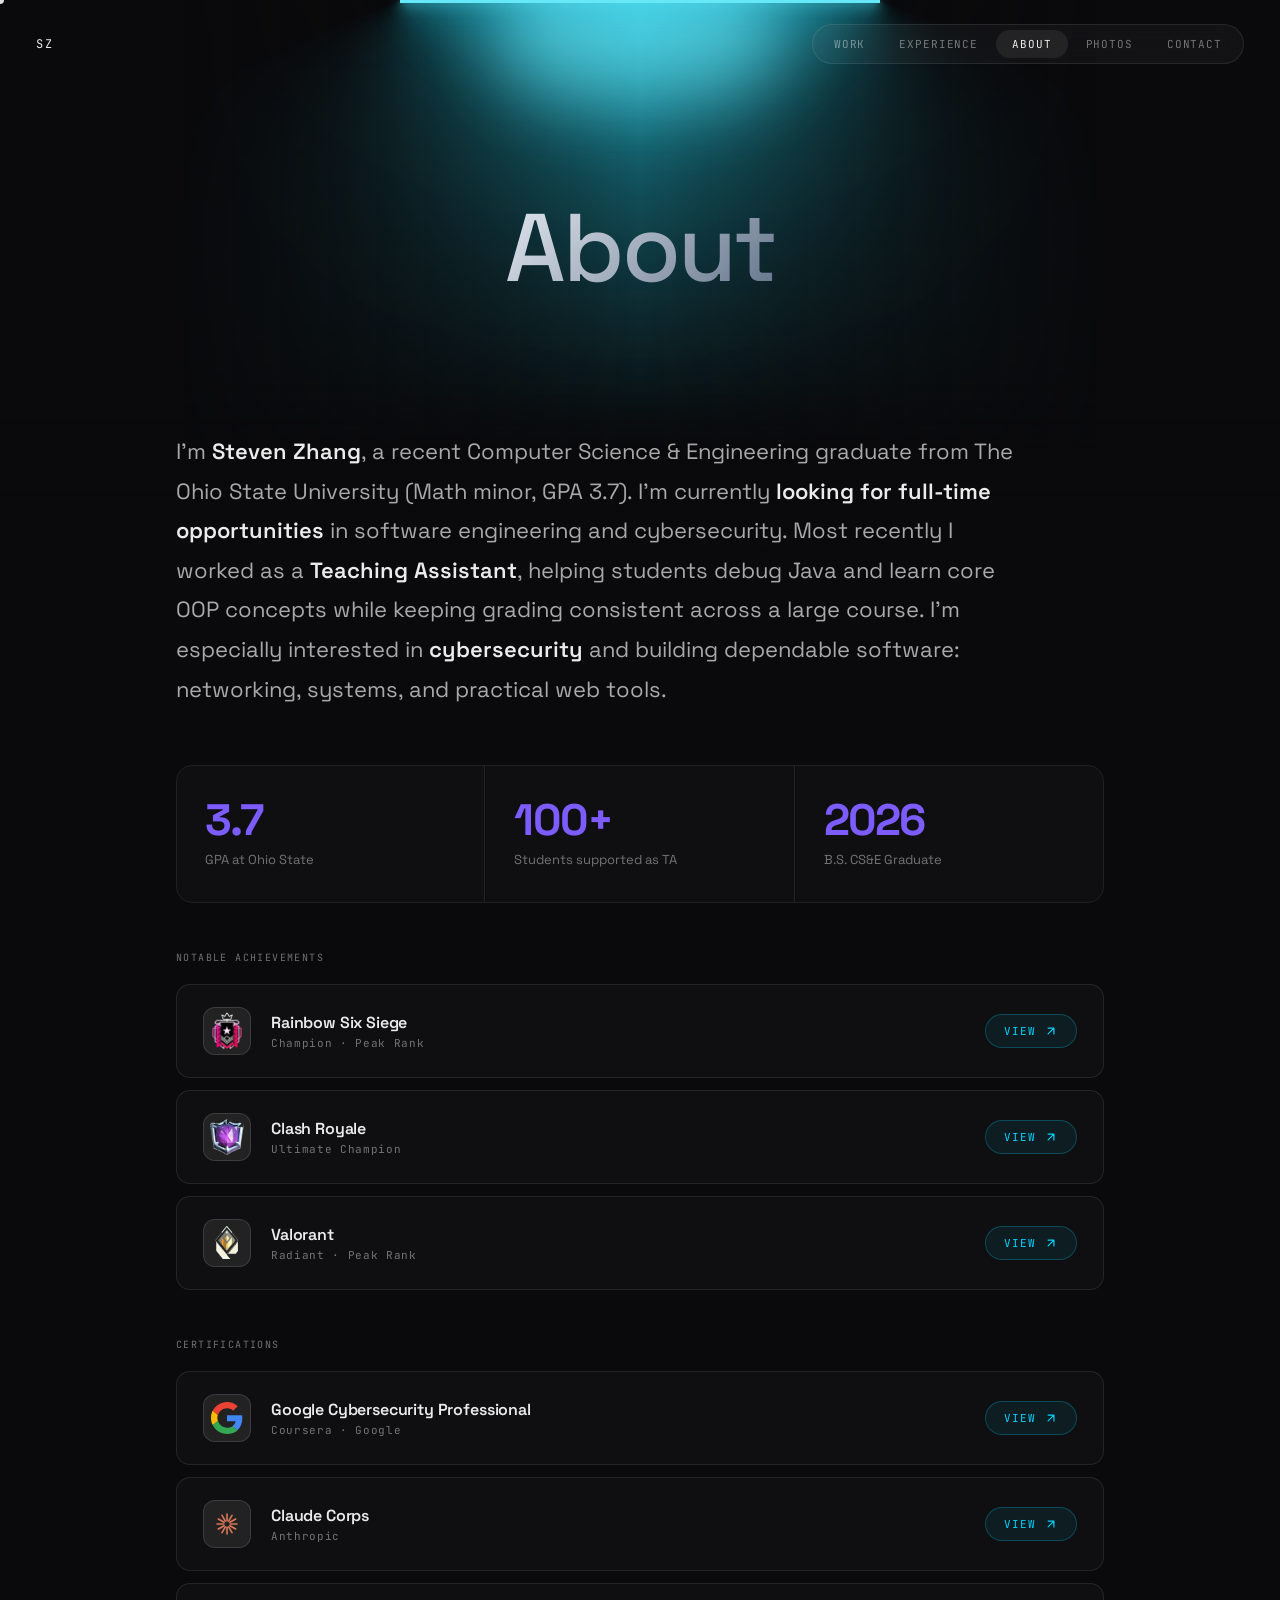
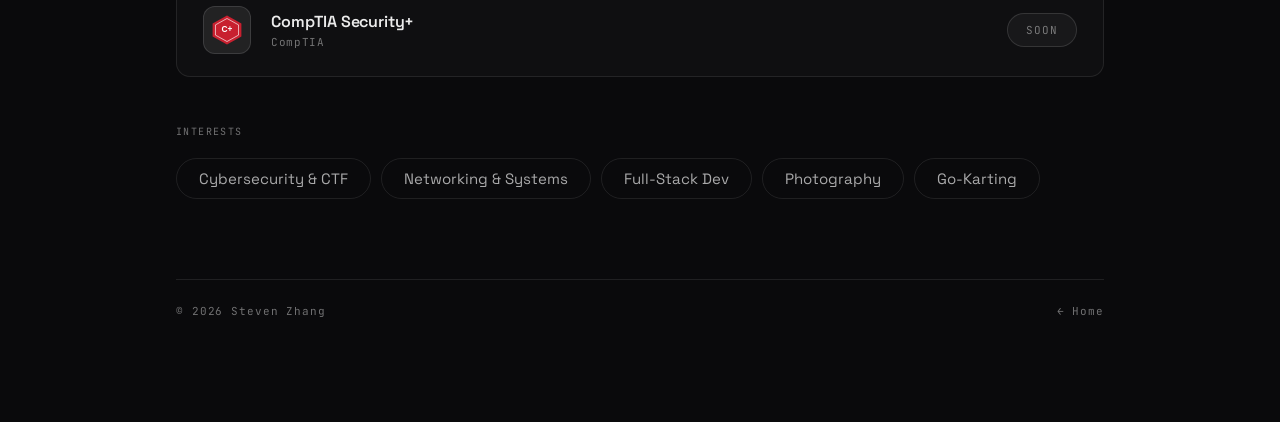
==== commit b65b4ac7: "Add Claude Corps certification to about page Add a Claude Corps (Anthropic) card to the Certificatio" ====
--- a/about.html
+++ b/about.html
@@ -133,6 +133,34 @@
         </div>
         <div class="cert-card reveal d1">
           <div class="cert-icon">
+            <svg viewBox="0 0 48 48" width="32" height="32" stroke="#D97757" stroke-width="2.5" stroke-linecap="round">
+              <line x1="29" y1="24" x2="39" y2="24"/>
+              <line x1="28.33" y1="26.5" x2="36.99" y2="31.5"/>
+              <line x1="26.5" y1="28.33" x2="31.5" y2="36.99"/>
+              <line x1="24" y1="29" x2="24" y2="39"/>
+              <line x1="21.5" y1="28.33" x2="16.5" y2="36.99"/>
+              <line x1="19.67" y1="26.5" x2="11.01" y2="31.5"/>
+              <line x1="19" y1="24" x2="9" y2="24"/>
+              <line x1="19.67" y1="21.5" x2="11.01" y2="16.5"/>
+              <line x1="21.5" y1="19.67" x2="16.5" y2="11.01"/>
+              <line x1="24" y1="19" x2="24" y2="9"/>
+              <line x1="26.5" y1="19.67" x2="31.5" y2="11.01"/>
+              <line x1="28.33" y1="21.5" x2="36.99" y2="16.5"/>
+            </svg>
+          </div>
+          <div class="cert-info">
+            <div class="cert-name">Claude Corps</div>
+            <div class="cert-issuer">Anthropic</div>
+          </div>
+          <a class="cert-view" href="Steven_Zhang_Claude_Corps_Certificates.pdf" target="_blank" rel="noopener" data-cursor="View">
+            <span>View</span>
+            <svg width="14" height="14" viewBox="0 0 24 24" fill="none" stroke="currentColor" stroke-width="2" stroke-linecap="round" stroke-linejoin="round">
+              <path d="M7 17L17 7M17 7H7M17 7v10"/>
+            </svg>
+          </a>
+        </div>
+        <div class="cert-card reveal d2">
+          <div class="cert-icon">
             <svg viewBox="0 0 200 200" width="32" height="32">
               <polygon points="100,10 190,60 190,140 100,190 10,140 10,60" fill="#c8202f"/>
               <polygon points="100,28 172,68 172,132 100,172 28,132 28,68" fill="none" stroke="#fff" stroke-width="4"/>
--- a/styles.css
+++ b/styles.css
@@ -137,6 +137,21 @@
   transition: color 0.2s;
 }
 .nav-logo:hover { color: var(--accent2); }
+
+.nav-back {
+  width: 36px; height: 36px;
+  border-radius: 50%;
+  border: 1px solid var(--border);
+  background: var(--surface);
+  color: var(--muted);
+  display: flex; align-items: center; justify-content: center;
+  transition: border-color 0.2s, color 0.2s, background 0.2s;
+}
+.nav-back:hover {
+  border-color: rgba(255, 255, 255, 0.3);
+  background: var(--surface-hi);
+  color: var(--fg);
+}
 
 .nav-links {
   display: flex; gap: 2px;
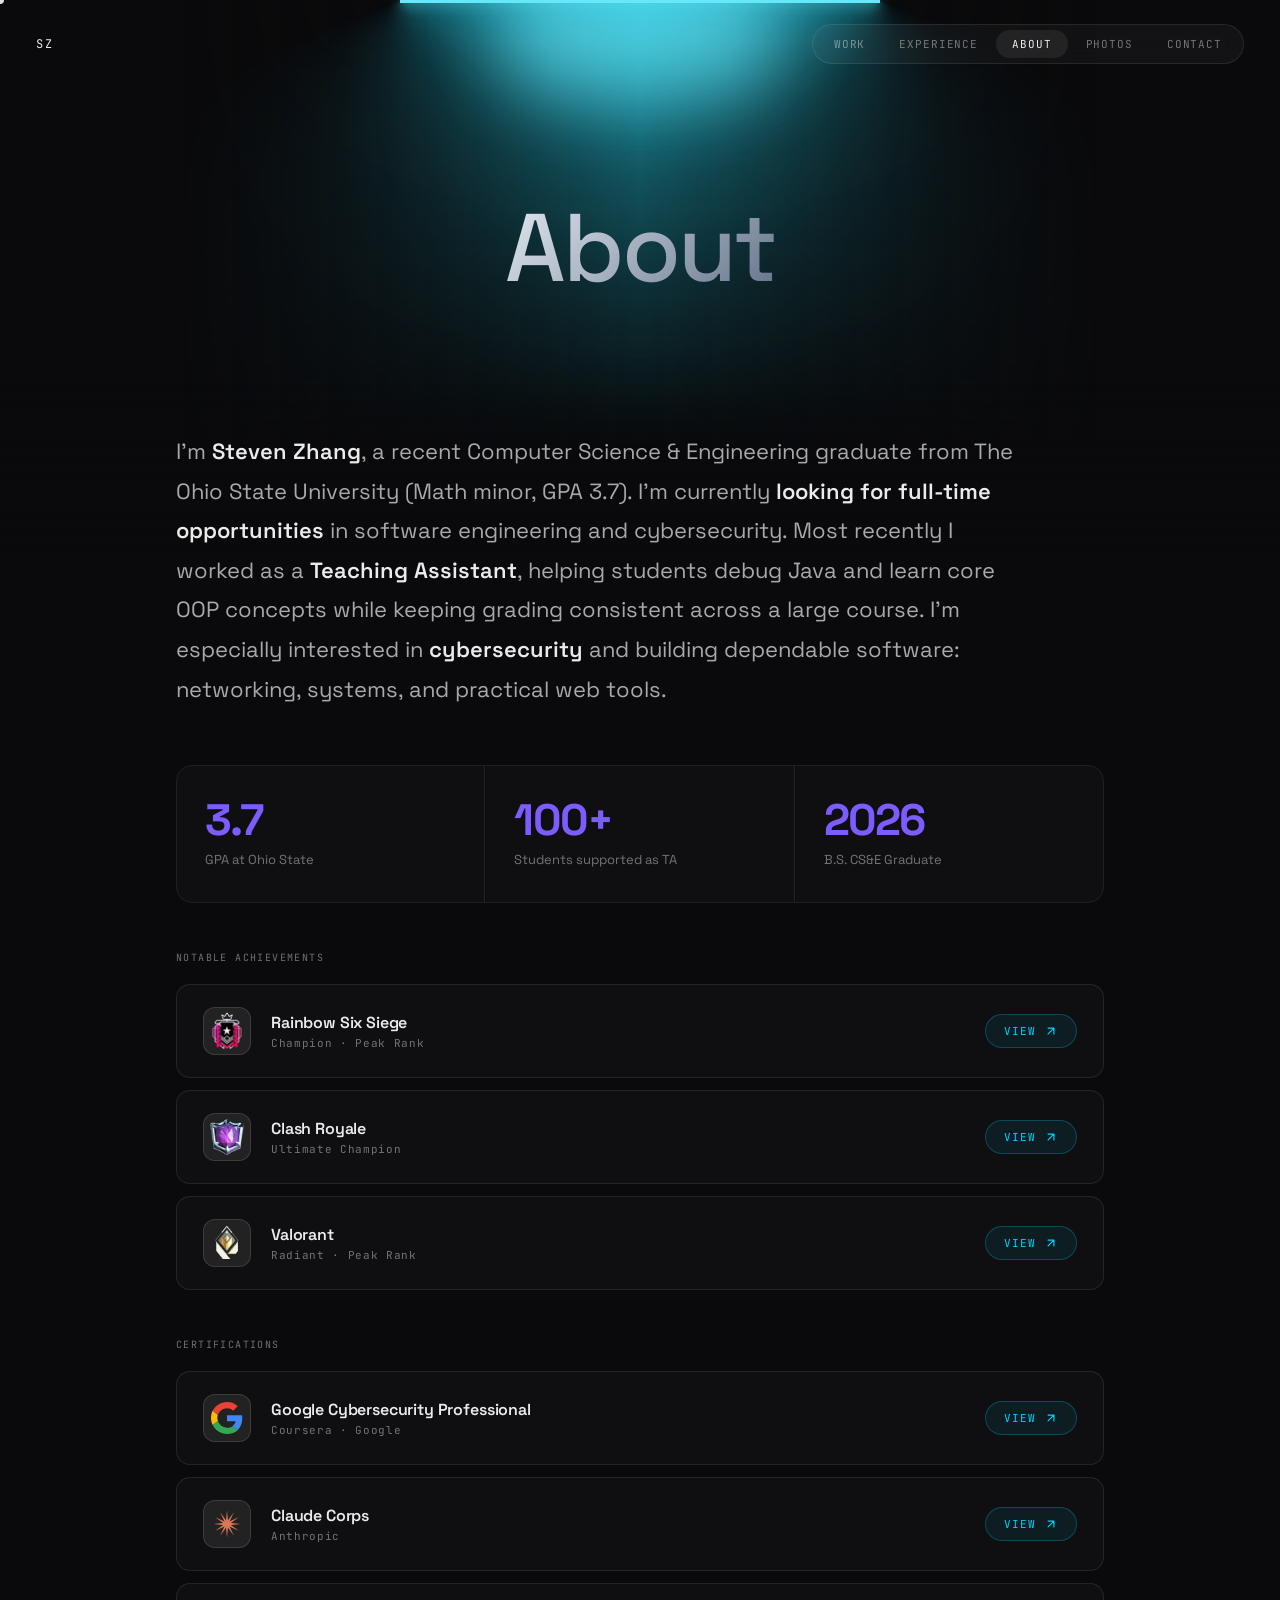
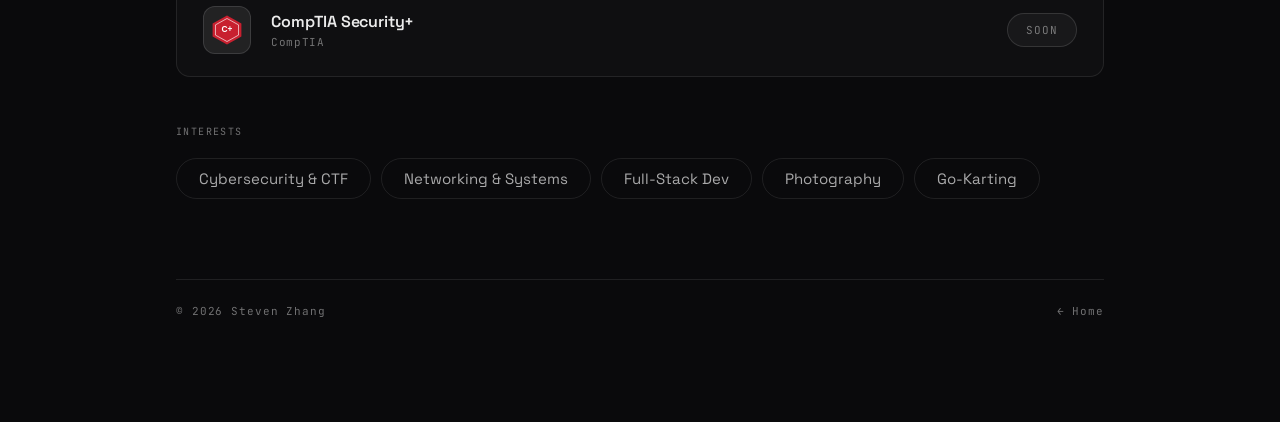
==== commit c9a3cf5c: "Move PDFs into documents/ and refine Claude Corps icon Organize the Google cert, Claude Corps cert, " ====
--- a/about.html
+++ b/about.html
@@ -124,7 +124,7 @@
             <div class="cert-name">Google Cybersecurity Professional</div>
             <div class="cert-issuer">Coursera · Google</div>
           </div>
-          <a class="cert-view" href="Coursera W7SBG3MQ8JMS.pdf" target="_blank" rel="noopener" data-cursor="View">
+          <a class="cert-view" href="documents/Coursera W7SBG3MQ8JMS.pdf" target="_blank" rel="noopener" data-cursor="View">
             <span>View</span>
             <svg width="14" height="14" viewBox="0 0 24 24" fill="none" stroke="currentColor" stroke-width="2" stroke-linecap="round" stroke-linejoin="round">
               <path d="M7 17L17 7M17 7H7M17 7v10"/>
@@ -133,26 +133,27 @@
         </div>
         <div class="cert-card reveal d1">
           <div class="cert-icon">
-            <svg viewBox="0 0 48 48" width="32" height="32" stroke="#D97757" stroke-width="2.5" stroke-linecap="round">
-              <line x1="29" y1="24" x2="39" y2="24"/>
-              <line x1="28.33" y1="26.5" x2="36.99" y2="31.5"/>
-              <line x1="26.5" y1="28.33" x2="31.5" y2="36.99"/>
-              <line x1="24" y1="29" x2="24" y2="39"/>
-              <line x1="21.5" y1="28.33" x2="16.5" y2="36.99"/>
-              <line x1="19.67" y1="26.5" x2="11.01" y2="31.5"/>
-              <line x1="19" y1="24" x2="9" y2="24"/>
-              <line x1="19.67" y1="21.5" x2="11.01" y2="16.5"/>
-              <line x1="21.5" y1="19.67" x2="16.5" y2="11.01"/>
-              <line x1="24" y1="19" x2="24" y2="9"/>
-              <line x1="26.5" y1="19.67" x2="31.5" y2="11.01"/>
-              <line x1="28.33" y1="21.5" x2="36.99" y2="16.5"/>
+            <svg viewBox="0 0 48 48" width="32" height="32" fill="#D97757">
+              <circle cx="24" cy="24" r="4.2"/>
+              <polygon points="24.00,3.50 25.70,20.80 22.30,20.80"/>
+              <polygon points="34.25,6.25 27.07,22.08 24.13,20.38"/>
+              <polygon points="41.75,13.75 27.62,23.87 25.92,20.93"/>
+              <polygon points="44.50,24.00 27.20,25.70 27.20,22.30"/>
+              <polygon points="41.75,34.25 25.92,27.07 27.62,24.13"/>
+              <polygon points="34.25,41.75 24.13,27.62 27.07,25.92"/>
+              <polygon points="24.00,44.50 22.30,27.20 25.70,27.20"/>
+              <polygon points="13.75,41.75 20.93,25.92 23.87,27.62"/>
+              <polygon points="6.25,34.25 20.38,24.13 22.08,27.07"/>
+              <polygon points="3.50,24.00 20.80,22.30 20.80,25.70"/>
+              <polygon points="6.25,13.75 22.08,20.93 20.38,23.87"/>
+              <polygon points="13.75,6.25 23.87,20.38 20.93,22.08"/>
             </svg>
           </div>
           <div class="cert-info">
             <div class="cert-name">Claude Corps</div>
             <div class="cert-issuer">Anthropic</div>
           </div>
-          <a class="cert-view" href="Steven_Zhang_Claude_Corps_Certificates.pdf" target="_blank" rel="noopener" data-cursor="View">
+          <a class="cert-view" href="documents/Steven_Zhang_Claude_Corps_Certificates.pdf" target="_blank" rel="noopener" data-cursor="View">
             <span>View</span>
             <svg width="14" height="14" viewBox="0 0 24 24" fill="none" stroke="currentColor" stroke-width="2" stroke-linecap="round" stroke-linejoin="round">
               <path d="M7 17L17 7M17 7H7M17 7v10"/>
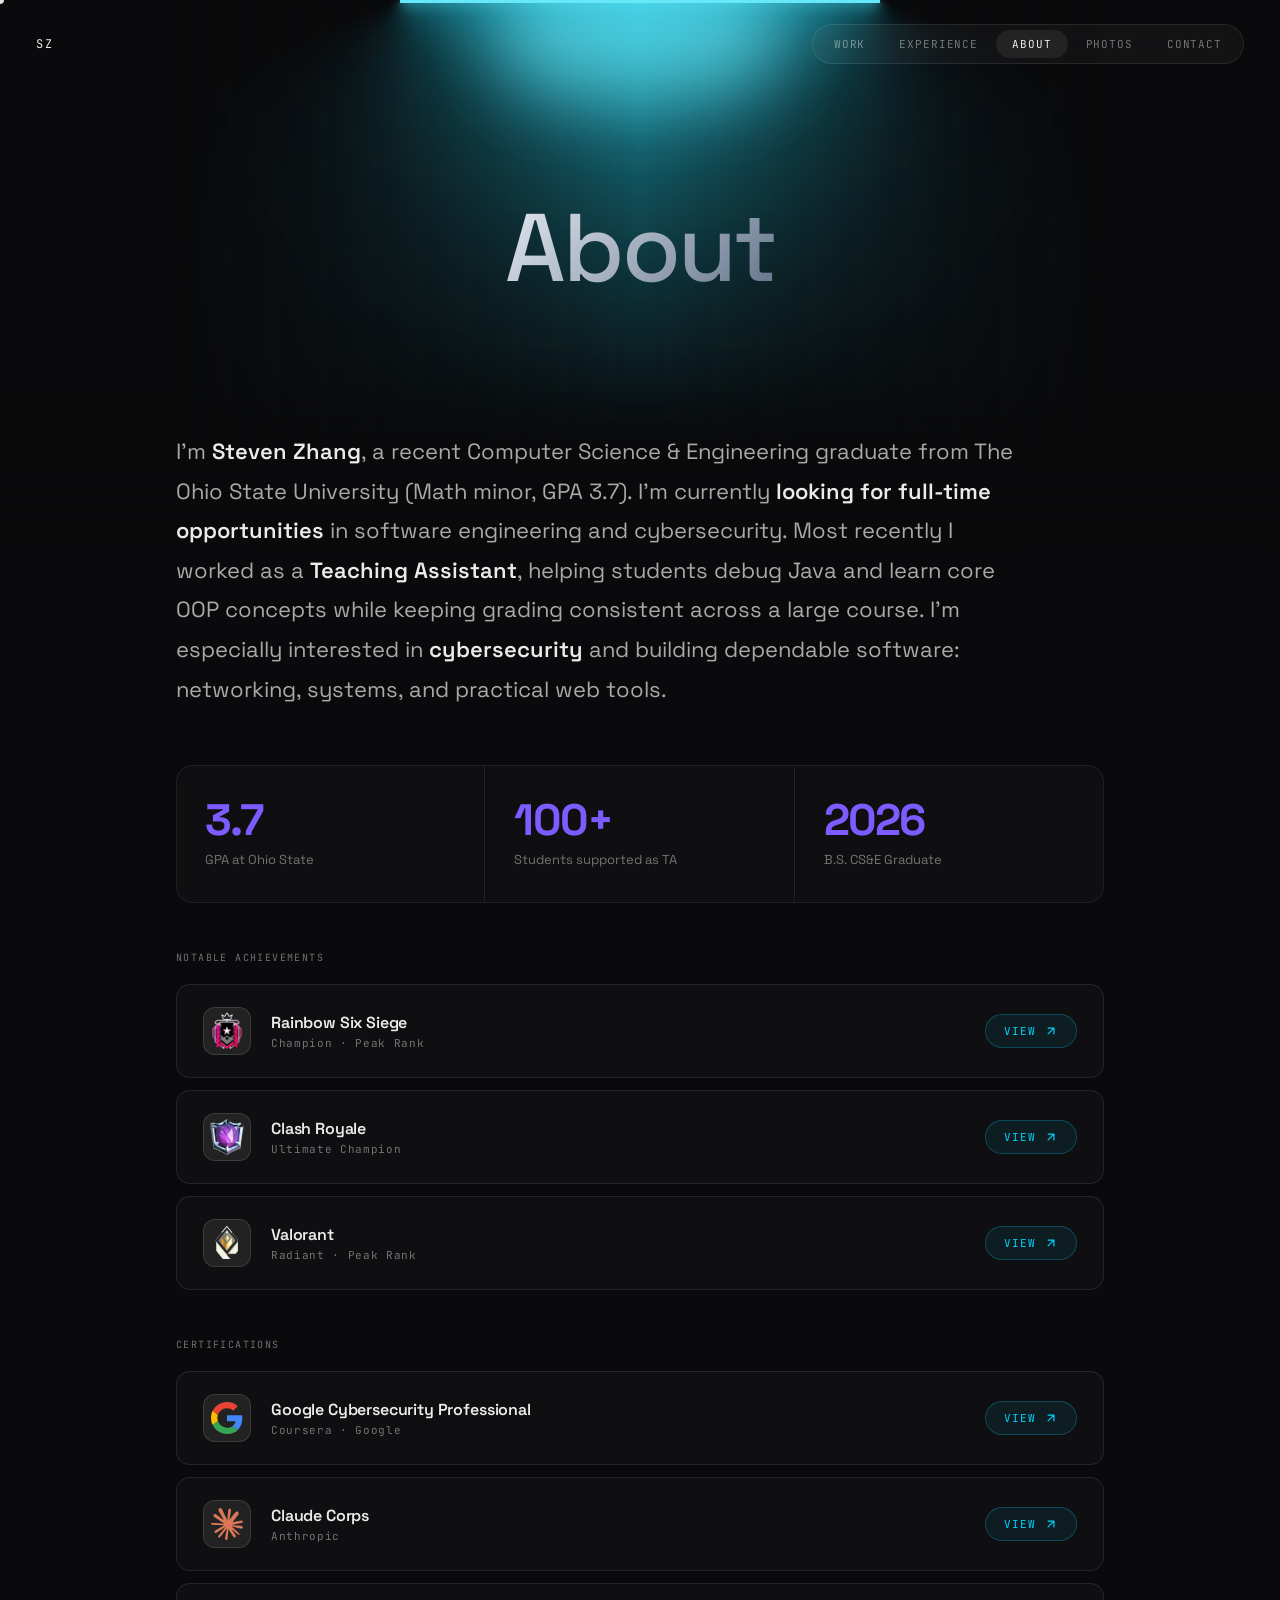
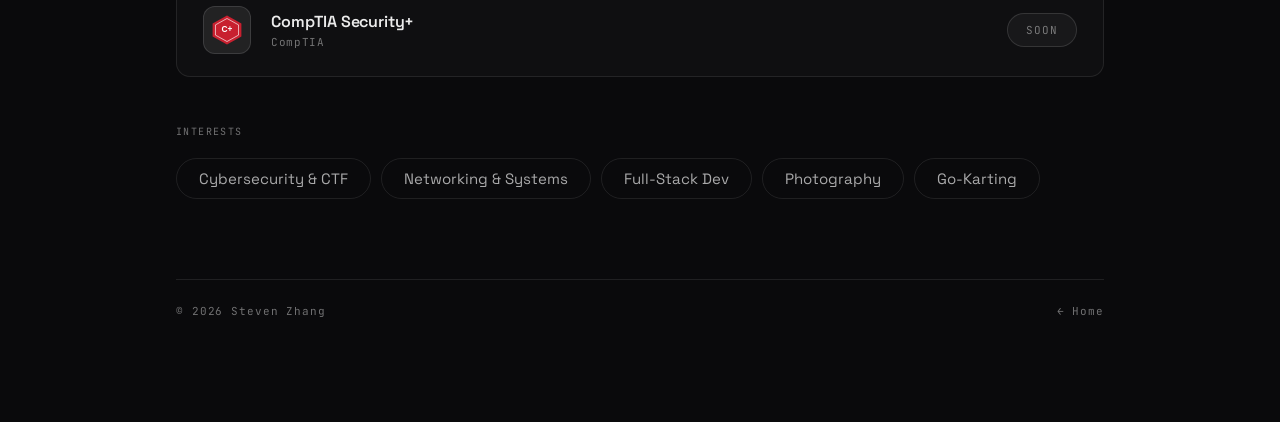
==== commit 4a8c3d7d: "Use official Claude logo for Claude Corps cert icon Replace the hand-built starburst with the offici" ====
--- a/about.html
+++ b/about.html
@@ -133,20 +133,8 @@
         </div>
         <div class="cert-card reveal d1">
           <div class="cert-icon">
-            <svg viewBox="0 0 48 48" width="32" height="32" fill="#D97757">
-              <circle cx="24" cy="24" r="4.2"/>
-              <polygon points="24.00,3.50 25.70,20.80 22.30,20.80"/>
-              <polygon points="34.25,6.25 27.07,22.08 24.13,20.38"/>
-              <polygon points="41.75,13.75 27.62,23.87 25.92,20.93"/>
-              <polygon points="44.50,24.00 27.20,25.70 27.20,22.30"/>
-              <polygon points="41.75,34.25 25.92,27.07 27.62,24.13"/>
-              <polygon points="34.25,41.75 24.13,27.62 27.07,25.92"/>
-              <polygon points="24.00,44.50 22.30,27.20 25.70,27.20"/>
-              <polygon points="13.75,41.75 20.93,25.92 23.87,27.62"/>
-              <polygon points="6.25,34.25 20.38,24.13 22.08,27.07"/>
-              <polygon points="3.50,24.00 20.80,22.30 20.80,25.70"/>
-              <polygon points="6.25,13.75 22.08,20.93 20.38,23.87"/>
-              <polygon points="13.75,6.25 23.87,20.38 20.93,22.08"/>
+            <svg viewBox="0 -.01 39.5 39.53" width="32" height="32" fill="none" xmlns="http://www.w3.org/2000/svg">
+              <path d="m7.75 26.27 7.77-4.36.13-.38-.13-.21h-.38l-1.3-.08-4.44-.12-3.85-.16-3.73-.2-.94-.2-.88-1.16.09-.58.79-.53 1.13.1 2.5.17 3.75.26 2.72.16 4.03.42h.64l.09-.26-.22-.16-.17-.16-3.88-2.63-4.2-2.78-2.2-1.6-1.19-.81-.6-.76-.26-1.66 1.08-1.19 1.45.1.37.1 1.47 1.13 3.14 2.43 4.1 3.02.6.5.24-.17.03-.12-.27-.45-2.23-4.03-2.38-4.1-1.06-1.7-.28-1.02c-.1-.42-.17-.77-.17-1.2l1.23-1.67.68-.22 1.64.22.69.6 1.02 2.33 1.65 3.67 2.56 4.99.75 1.48.4 1.37.15.42h.26v-.24l.21-2.81.39-3.45.38-4.44.13-1.25.62-1.5 1.23-.81.96.46.79 1.13-.11.73-.47 3.05-.92 4.78-.6 3.2h.35l.4-.4 1.62-2.15 2.72-3.4 1.2-1.35 1.4-1.49.9-.71h1.7l1.25 1.86-.56 1.92-1.75 2.22-1.45 1.88-2.08 2.8-1.3 2.24.12.18.31-.03 4.7-1 2.54-.46 3.03-.52 1.37.64.15.65-.54 1.33-3.24.8-3.8.76-5.66 1.34-.07.05.08.1 2.55.24 1.09.06h2.67l4.97.37 1.3.86.78 1.05-.13.8-2 1.02-2.7-.64-6.3-1.5-2.16-.54h-.3v.18l1.8 1.76 3.3 2.98 4.13 3.84.21.95-.53.75-.56-.08-3.63-2.73-1.4-1.23-3.17-2.67h-.21v.28l.73 1.07 3.86 5.8.2 1.78-.28.58-1 .35-1.1-.2-2.26-3.17-2.33-3.57-1.88-3.2-.23.13-1.11 11.95-.52.61-1.2.46-1-.76-.53-1.23.53-2.43.64-3.17.52-2.52.47-3.13.28-1.04-.02-.07-.23.03-2.36 3.24-3.59 4.85-2.84 3.04-.68.27-1.18-.61.11-1.09.66-.97 3.93-5 2.37-3.1 1.53-1.79-.01-.26h-.09l-10.44 6.78-1.86.24-.8-.75.1-1.23.38-.4 3.14-2.16z" fill="#d97757"/>
             </svg>
           </div>
           <div class="cert-info">
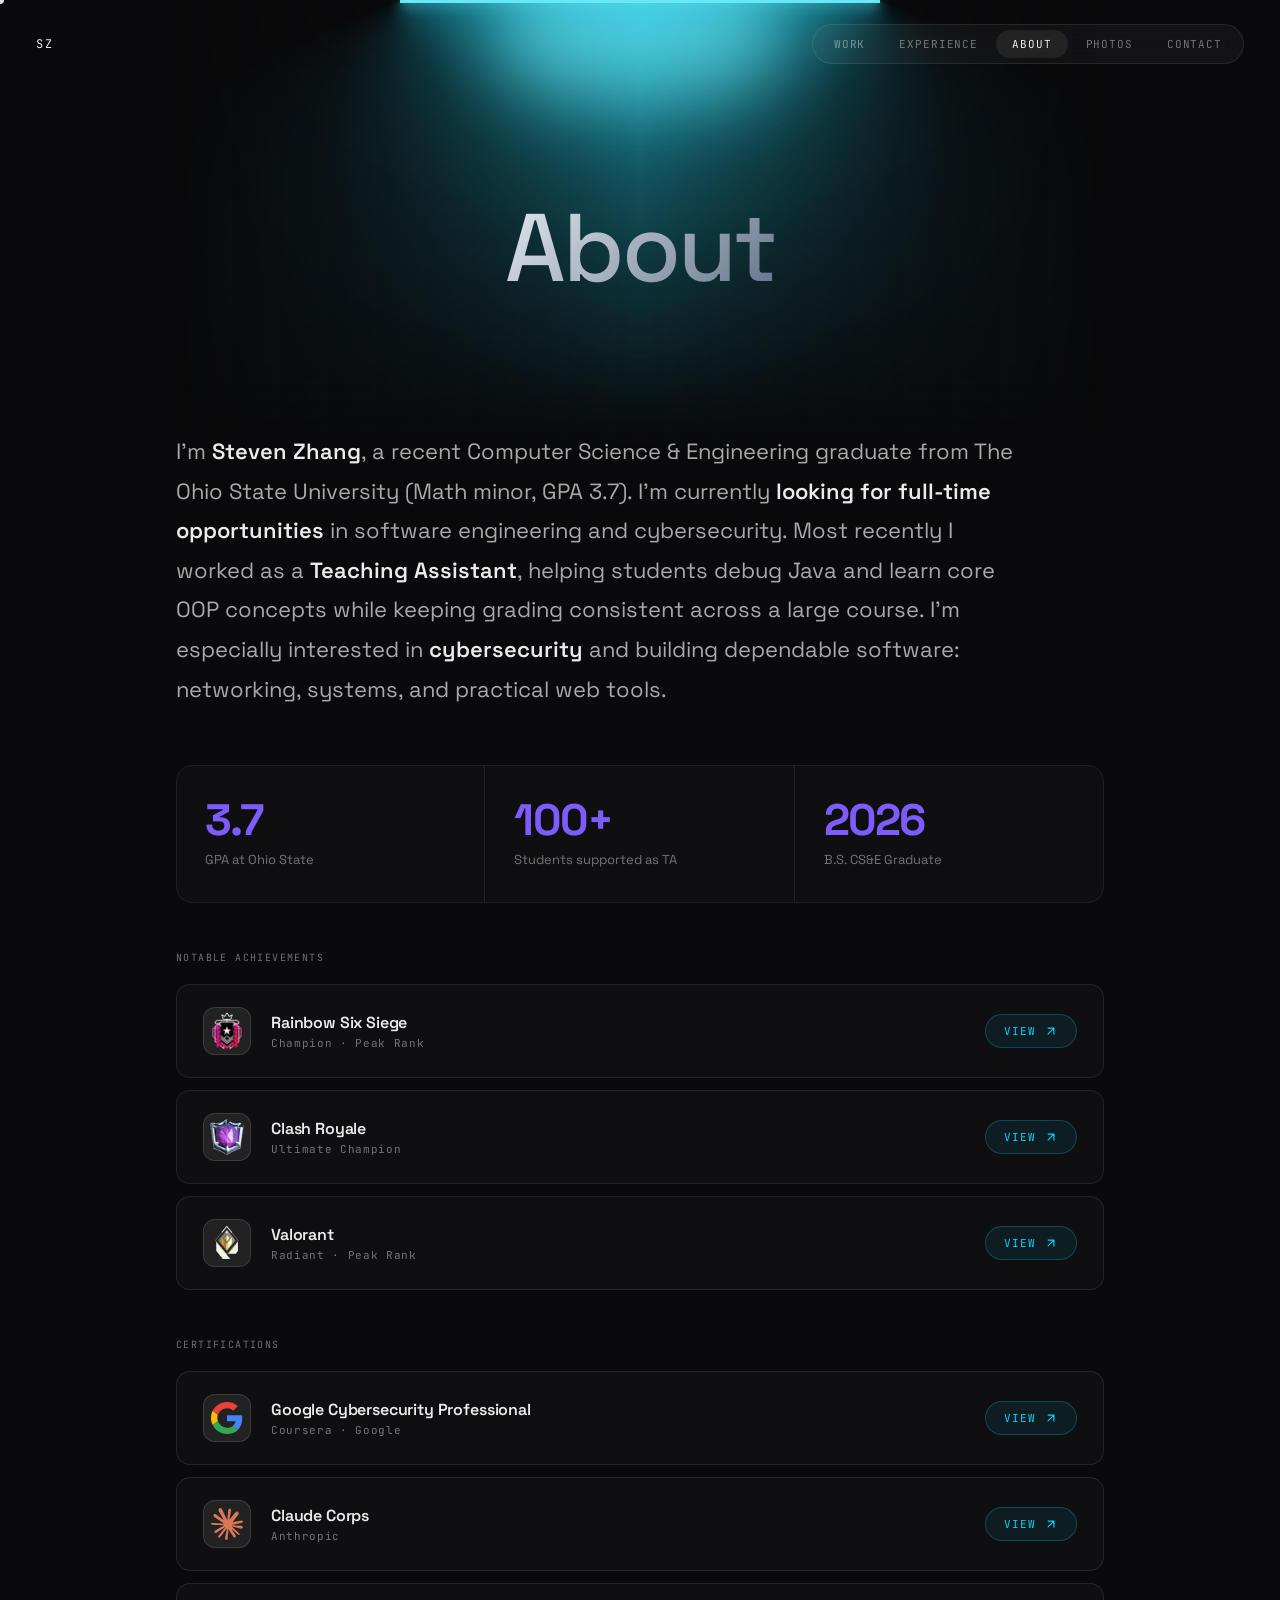
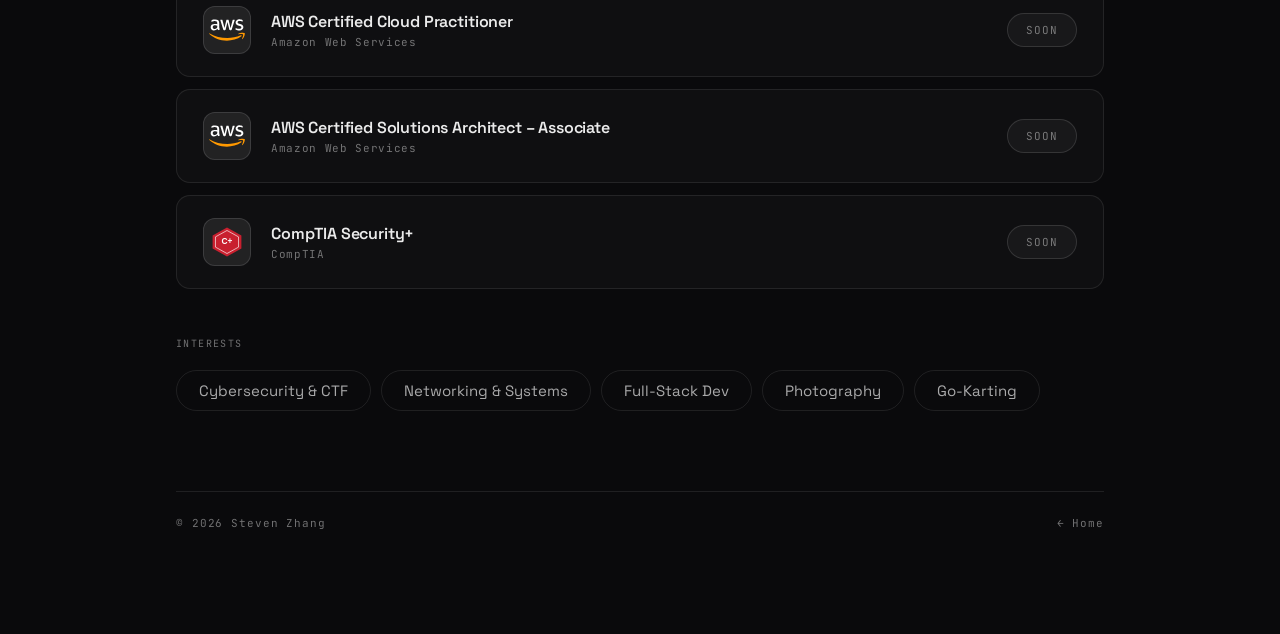
==== commit c65c8530: "Add AWS certifications to about page Add "AWS Certified Cloud Practitioner" and "AWS Certified Solut" ====
--- a/about.html
+++ b/about.html
@@ -150,6 +150,34 @@
         </div>
         <div class="cert-card reveal d2">
           <div class="cert-icon">
+            <svg viewBox="0 0 304 182" width="36" height="22" xmlns="http://www.w3.org/2000/svg">
+              <path fill="#fff" d="M86.4,66.4c0,3.7,0.4,6.7,1.1,8.9c0.8,2.2,1.8,4.6,3.2,7.2c0.5,0.8,0.7,1.6,0.7,2.3c0,1-0.6,2-1.9,3l-6.3,4.2c-0.9,0.6-1.8,0.9-2.6,0.9c-1,0-2-0.5-3-1.4C76.2,90,75,88.4,74,86.8c-1-1.7-2-3.6-3.1-5.9c-7.8,9.2-17.6,13.8-29.4,13.8c-8.4,0-15.1-2.4-20-7.2c-4.9-4.8-7.4-11.2-7.4-19.2c0-8.5,3-15.4,9.1-20.6c6.1-5.2,14.2-7.8,24.5-7.8c3.4,0,6.9,0.3,10.6,0.8c3.7,0.5,7.5,1.3,11.5,2.2v-7.3c0-7.6-1.6-12.9-4.7-16c-3.2-3.1-8.6-4.6-16.3-4.6c-3.5,0-7.1,0.4-10.8,1.3c-3.7,0.9-7.3,2-10.8,3.4c-1.6,0.7-2.8,1.1-3.5,1.3c-0.7,0.2-1.2,0.3-1.6,0.3c-1.4,0-2.1-1-2.1-3.1v-4.9c0-1.6,0.2-2.8,0.7-3.5c0.5-0.7,1.4-1.4,2.8-2.1c3.5-1.8,7.7-3.3,12.6-4.5c4.9-1.3,10.1-1.9,15.6-1.9c11.9,0,20.6,2.7,26.2,8.1c5.5,5.4,8.3,13.6,8.3,24.6V66.4z M45.8,81.6c3.3,0,6.7-0.6,10.3-1.8c3.6-1.2,6.8-3.4,9.5-6.4c1.6-1.9,2.8-4,3.4-6.4c0.6-2.4,1-5.3,1-8.7v-4.2c-2.9-0.7-6-1.3-9.2-1.7c-3.2-0.4-6.3-0.6-9.4-0.6c-6.7,0-11.6,1.3-14.9,4c-3.3,2.7-4.9,6.5-4.9,11.5c0,4.7,1.2,8.2,3.7,10.6C37.7,80.4,41.2,81.6,45.8,81.6z M126.1,92.4c-1.8,0-3-0.3-3.8-1c-0.8-0.6-1.5-2-2.1-3.9L96.7,10.2c-0.6-2-0.9-3.3-0.9-4c0-1.6,0.8-2.5,2.4-2.5h9.8c1.9,0,3.2,0.3,3.9,1c0.8,0.6,1.4,2,2,3.9l16.8,66.2l15.6-66.2c0.5-2,1.1-3.3,1.9-3.9c0.8-0.6,2.2-1,4-1h8c1.9,0,3.2,0.3,4,1c0.8,0.6,1.5,2,1.9,3.9l15.8,67l17.3-67c0.6-2,1.3-3.3,2-3.9c0.8-0.6,2.1-1,3.9-1h9.3c1.6,0,2.5,0.8,2.5,2.5c0,0.5-0.1,1-0.2,1.6c-0.1,0.6-0.3,1.4-0.7,2.5l-24.1,77.3c-0.6,2-1.3,3.3-2.1,3.9c-0.8,0.6-2.1,1-3.8,1h-8.6c-1.9,0-3.2-0.3-4-1c-0.8-0.7-1.5-2-1.9-4L156,23l-15.4,64.4c-0.5,2-1.1,3.3-1.9,4c-0.8,0.7-2.2,1-4,1H126.1z M254.6,95.1c-5.2,0-10.4-0.6-15.4-1.8c-5-1.2-8.9-2.5-11.5-4c-1.6-0.9-2.7-1.9-3.1-2.8c-0.4-0.9-0.6-1.9-0.6-2.8v-5.1c0-2.1,0.8-3.1,2.3-3.1c0.6,0,1.2,0.1,1.8,0.3c0.6,0.2,1.5,0.6,2.5,1c3.4,1.5,7.1,2.7,11,3.5c4,0.8,7.9,1.2,11.9,1.2c6.3,0,11.2-1.1,14.6-3.3c3.4-2.2,5.2-5.4,5.2-9.5c0-2.8-0.9-5.1-2.7-7c-1.8-1.9-5.2-3.6-10.1-5.2L246,52c-7.3-2.3-12.7-5.7-16-10.2c-3.3-4.4-5-9.3-5-14.5c0-4.2,0.9-7.9,2.7-11.1c1.8-3.2,4.2-6,7.2-8.2c3-2.3,6.4-4,10.4-5.2c4-1.2,8.2-1.7,12.6-1.7c2.2,0,4.5,0.1,6.7,0.4c2.3,0.3,4.4,0.7,6.5,1.1c2,0.5,3.9,1,5.7,1.6c1.8,0.6,3.2,1.2,4.2,1.8c1.4,0.8,2.4,1.6,3,2.5c0.6,0.8,0.9,1.9,0.9,3.3v4.7c0,2.1-0.8,3.2-2.3,3.2c-0.8,0-2.1-0.4-3.8-1.2c-5.7-2.6-12.1-3.9-19.2-3.9c-5.7,0-10.2,0.9-13.3,2.8c-3.1,1.9-4.7,4.8-4.7,8.9c0,2.8,1,5.2,3,7.1c2,1.9,5.7,3.8,11,5.5l14.2,4.5c7.2,2.3,12.4,5.5,15.5,9.6c3.1,4.1,4.6,8.8,4.6,14c0,4.3-0.9,8.2-2.6,11.6c-1.8,3.4-4.2,6.4-7.3,8.8c-3.1,2.5-6.8,4.3-11.1,5.6C264.4,94.4,259.7,95.1,254.6,95.1z"/>
+              <path fill="#FF9900" fill-rule="evenodd" clip-rule="evenodd" d="M273.5,143.7c-32.9,24.3-80.7,37.2-121.8,37.2c-57.6,0-109.5-21.3-148.7-56.7c-3.1-2.8-0.3-6.6,3.4-4.4c42.4,24.6,94.7,39.5,148.8,39.5c36.5,0,76.6-7.6,113.5-23.2C274.2,133.6,278.9,139.7,273.5,143.7z"/>
+              <path fill="#FF9900" fill-rule="evenodd" clip-rule="evenodd" d="M287.2,128.1c-4.2-5.4-27.8-2.6-38.5-1.3c-3.2,0.4-3.7-2.4-0.8-4.5c18.8-13.2,49.7-9.4,53.3-5c3.6,4.5-1,35.4-18.6,50.2c-2.7,2.3-5.3,1.1-4.1-1.9C282.5,155.7,291.4,133.4,287.2,128.1z"/>
+            </svg>
+          </div>
+          <div class="cert-info">
+            <div class="cert-name">AWS Certified Cloud Practitioner</div>
+            <div class="cert-issuer">Amazon Web Services</div>
+          </div>
+          <span class="cert-soon">Soon</span>
+        </div>
+        <div class="cert-card reveal d3">
+          <div class="cert-icon">
+            <svg viewBox="0 0 304 182" width="36" height="22" xmlns="http://www.w3.org/2000/svg">
+              <path fill="#fff" d="M86.4,66.4c0,3.7,0.4,6.7,1.1,8.9c0.8,2.2,1.8,4.6,3.2,7.2c0.5,0.8,0.7,1.6,0.7,2.3c0,1-0.6,2-1.9,3l-6.3,4.2c-0.9,0.6-1.8,0.9-2.6,0.9c-1,0-2-0.5-3-1.4C76.2,90,75,88.4,74,86.8c-1-1.7-2-3.6-3.1-5.9c-7.8,9.2-17.6,13.8-29.4,13.8c-8.4,0-15.1-2.4-20-7.2c-4.9-4.8-7.4-11.2-7.4-19.2c0-8.5,3-15.4,9.1-20.6c6.1-5.2,14.2-7.8,24.5-7.8c3.4,0,6.9,0.3,10.6,0.8c3.7,0.5,7.5,1.3,11.5,2.2v-7.3c0-7.6-1.6-12.9-4.7-16c-3.2-3.1-8.6-4.6-16.3-4.6c-3.5,0-7.1,0.4-10.8,1.3c-3.7,0.9-7.3,2-10.8,3.4c-1.6,0.7-2.8,1.1-3.5,1.3c-0.7,0.2-1.2,0.3-1.6,0.3c-1.4,0-2.1-1-2.1-3.1v-4.9c0-1.6,0.2-2.8,0.7-3.5c0.5-0.7,1.4-1.4,2.8-2.1c3.5-1.8,7.7-3.3,12.6-4.5c4.9-1.3,10.1-1.9,15.6-1.9c11.9,0,20.6,2.7,26.2,8.1c5.5,5.4,8.3,13.6,8.3,24.6V66.4z M45.8,81.6c3.3,0,6.7-0.6,10.3-1.8c3.6-1.2,6.8-3.4,9.5-6.4c1.6-1.9,2.8-4,3.4-6.4c0.6-2.4,1-5.3,1-8.7v-4.2c-2.9-0.7-6-1.3-9.2-1.7c-3.2-0.4-6.3-0.6-9.4-0.6c-6.7,0-11.6,1.3-14.9,4c-3.3,2.7-4.9,6.5-4.9,11.5c0,4.7,1.2,8.2,3.7,10.6C37.7,80.4,41.2,81.6,45.8,81.6z M126.1,92.4c-1.8,0-3-0.3-3.8-1c-0.8-0.6-1.5-2-2.1-3.9L96.7,10.2c-0.6-2-0.9-3.3-0.9-4c0-1.6,0.8-2.5,2.4-2.5h9.8c1.9,0,3.2,0.3,3.9,1c0.8,0.6,1.4,2,2,3.9l16.8,66.2l15.6-66.2c0.5-2,1.1-3.3,1.9-3.9c0.8-0.6,2.2-1,4-1h8c1.9,0,3.2,0.3,4,1c0.8,0.6,1.5,2,1.9,3.9l15.8,67l17.3-67c0.6-2,1.3-3.3,2-3.9c0.8-0.6,2.1-1,3.9-1h9.3c1.6,0,2.5,0.8,2.5,2.5c0,0.5-0.1,1-0.2,1.6c-0.1,0.6-0.3,1.4-0.7,2.5l-24.1,77.3c-0.6,2-1.3,3.3-2.1,3.9c-0.8,0.6-2.1,1-3.8,1h-8.6c-1.9,0-3.2-0.3-4-1c-0.8-0.7-1.5-2-1.9-4L156,23l-15.4,64.4c-0.5,2-1.1,3.3-1.9,4c-0.8,0.7-2.2,1-4,1H126.1z M254.6,95.1c-5.2,0-10.4-0.6-15.4-1.8c-5-1.2-8.9-2.5-11.5-4c-1.6-0.9-2.7-1.9-3.1-2.8c-0.4-0.9-0.6-1.9-0.6-2.8v-5.1c0-2.1,0.8-3.1,2.3-3.1c0.6,0,1.2,0.1,1.8,0.3c0.6,0.2,1.5,0.6,2.5,1c3.4,1.5,7.1,2.7,11,3.5c4,0.8,7.9,1.2,11.9,1.2c6.3,0,11.2-1.1,14.6-3.3c3.4-2.2,5.2-5.4,5.2-9.5c0-2.8-0.9-5.1-2.7-7c-1.8-1.9-5.2-3.6-10.1-5.2L246,52c-7.3-2.3-12.7-5.7-16-10.2c-3.3-4.4-5-9.3-5-14.5c0-4.2,0.9-7.9,2.7-11.1c1.8-3.2,4.2-6,7.2-8.2c3-2.3,6.4-4,10.4-5.2c4-1.2,8.2-1.7,12.6-1.7c2.2,0,4.5,0.1,6.7,0.4c2.3,0.3,4.4,0.7,6.5,1.1c2,0.5,3.9,1,5.7,1.6c1.8,0.6,3.2,1.2,4.2,1.8c1.4,0.8,2.4,1.6,3,2.5c0.6,0.8,0.9,1.9,0.9,3.3v4.7c0,2.1-0.8,3.2-2.3,3.2c-0.8,0-2.1-0.4-3.8-1.2c-5.7-2.6-12.1-3.9-19.2-3.9c-5.7,0-10.2,0.9-13.3,2.8c-3.1,1.9-4.7,4.8-4.7,8.9c0,2.8,1,5.2,3,7.1c2,1.9,5.7,3.8,11,5.5l14.2,4.5c7.2,2.3,12.4,5.5,15.5,9.6c3.1,4.1,4.6,8.8,4.6,14c0,4.3-0.9,8.2-2.6,11.6c-1.8,3.4-4.2,6.4-7.3,8.8c-3.1,2.5-6.8,4.3-11.1,5.6C264.4,94.4,259.7,95.1,254.6,95.1z"/>
+              <path fill="#FF9900" fill-rule="evenodd" clip-rule="evenodd" d="M273.5,143.7c-32.9,24.3-80.7,37.2-121.8,37.2c-57.6,0-109.5-21.3-148.7-56.7c-3.1-2.8-0.3-6.6,3.4-4.4c42.4,24.6,94.7,39.5,148.8,39.5c36.5,0,76.6-7.6,113.5-23.2C274.2,133.6,278.9,139.7,273.5,143.7z"/>
+              <path fill="#FF9900" fill-rule="evenodd" clip-rule="evenodd" d="M287.2,128.1c-4.2-5.4-27.8-2.6-38.5-1.3c-3.2,0.4-3.7-2.4-0.8-4.5c18.8-13.2,49.7-9.4,53.3-5c3.6,4.5-1,35.4-18.6,50.2c-2.7,2.3-5.3,1.1-4.1-1.9C282.5,155.7,291.4,133.4,287.2,128.1z"/>
+            </svg>
+          </div>
+          <div class="cert-info">
+            <div class="cert-name">AWS Certified Solutions Architect – Associate</div>
+            <div class="cert-issuer">Amazon Web Services</div>
+          </div>
+          <span class="cert-soon">Soon</span>
+        </div>
+        <div class="cert-card reveal d4">
+          <div class="cert-icon">
             <svg viewBox="0 0 200 200" width="32" height="32">
               <polygon points="100,10 190,60 190,140 100,190 10,140 10,60" fill="#c8202f"/>
               <polygon points="100,28 172,68 172,132 100,172 28,132 28,68" fill="none" stroke="#fff" stroke-width="4"/>
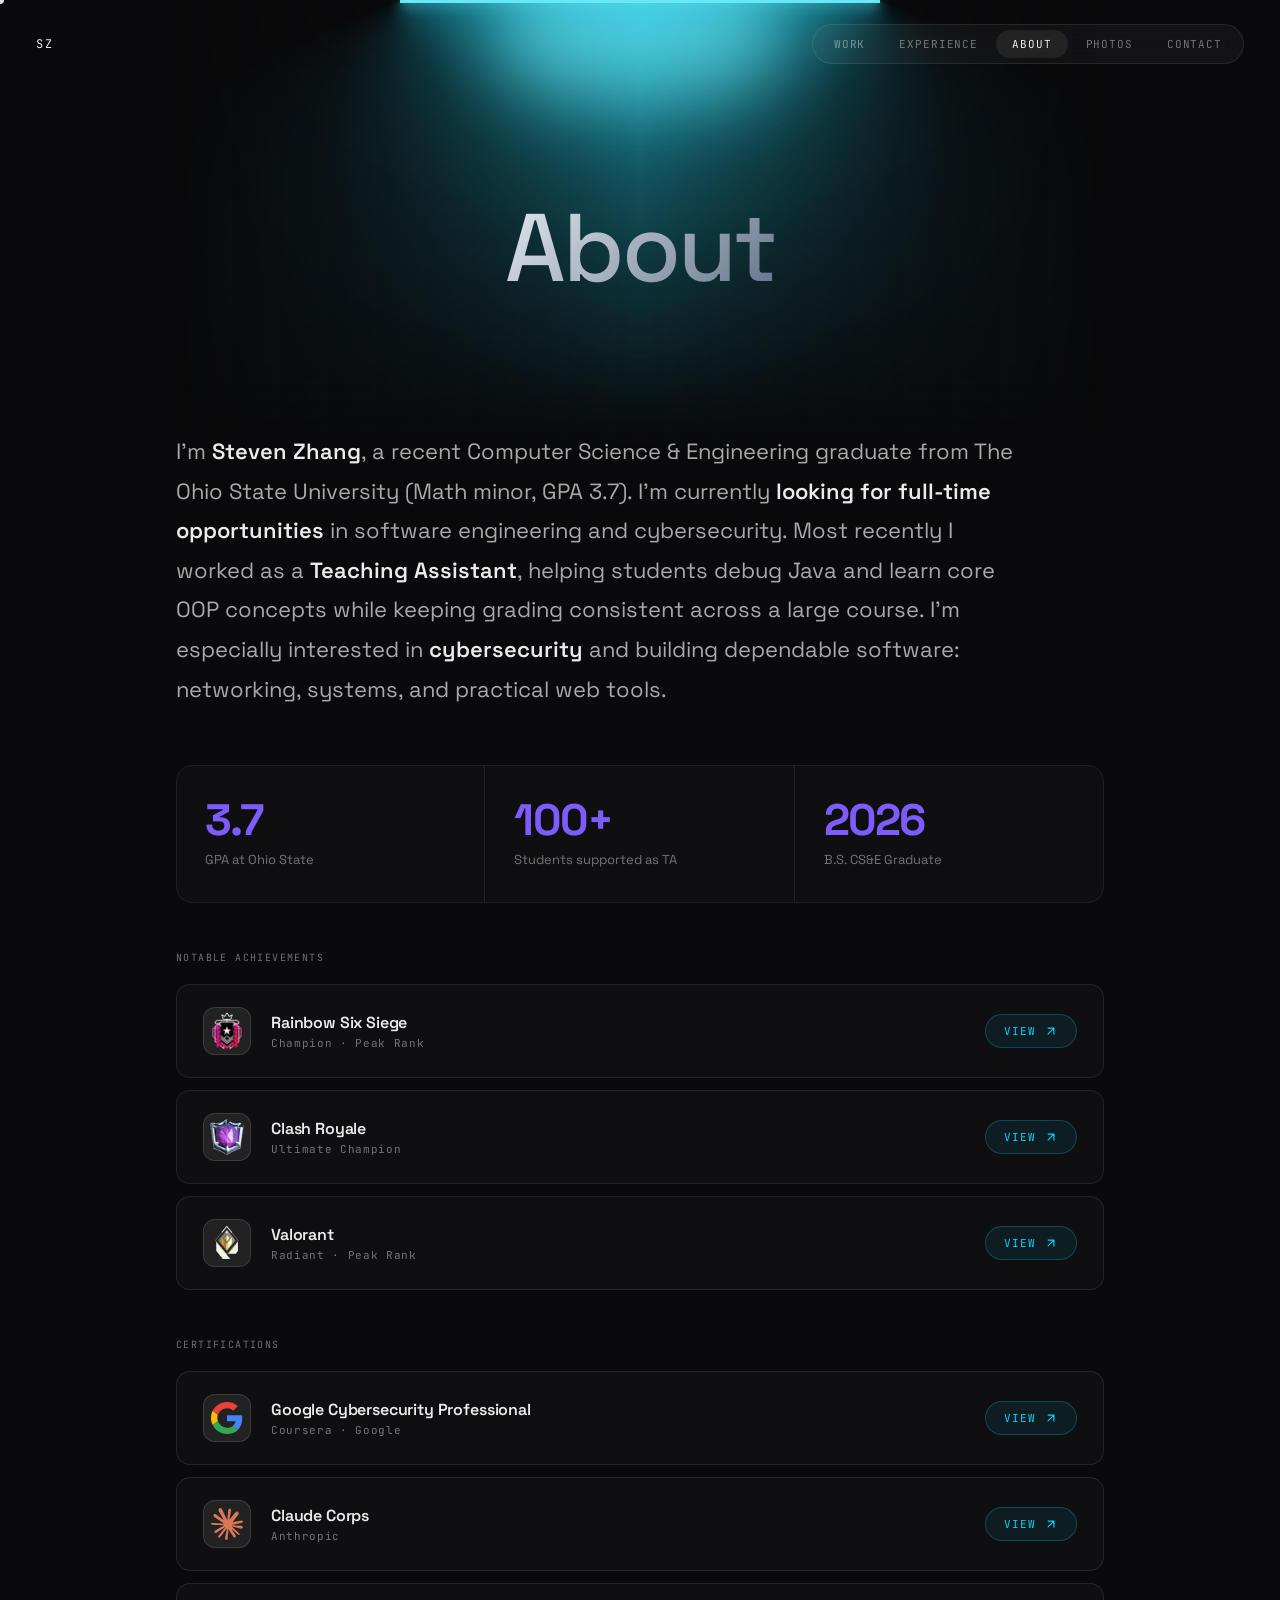
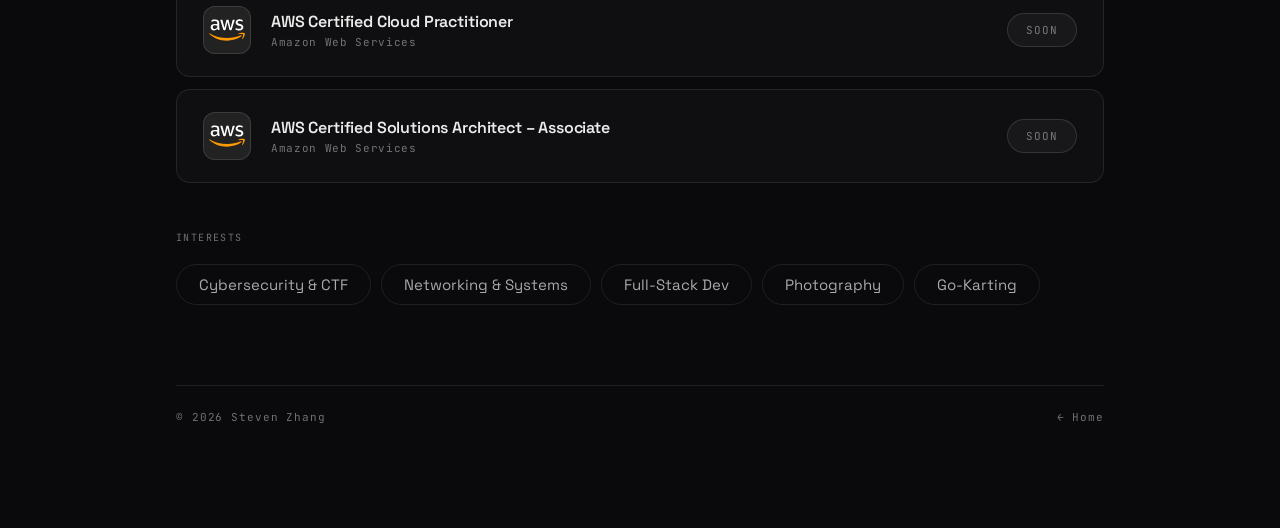
==== commit e89fcf0b: "Drop CompTIA Security+ and sync certs across pages Remove the CompTIA Security+ card from the about " ====
--- a/about.html
+++ b/about.html
@@ -176,20 +176,6 @@
           </div>
           <span class="cert-soon">Soon</span>
         </div>
-        <div class="cert-card reveal d4">
-          <div class="cert-icon">
-            <svg viewBox="0 0 200 200" width="32" height="32">
-              <polygon points="100,10 190,60 190,140 100,190 10,140 10,60" fill="#c8202f"/>
-              <polygon points="100,28 172,68 172,132 100,172 28,132 28,68" fill="none" stroke="#fff" stroke-width="4"/>
-              <text x="100" y="112" text-anchor="middle" fill="#fff" font-family="Arial,sans-serif" font-weight="bold" font-size="52">C+</text>
-            </svg>
-          </div>
-          <div class="cert-info">
-            <div class="cert-name">CompTIA Security+</div>
-            <div class="cert-issuer">CompTIA</div>
-          </div>
-          <span class="cert-soon">Soon</span>
-        </div>
       </div>
     </div>
 
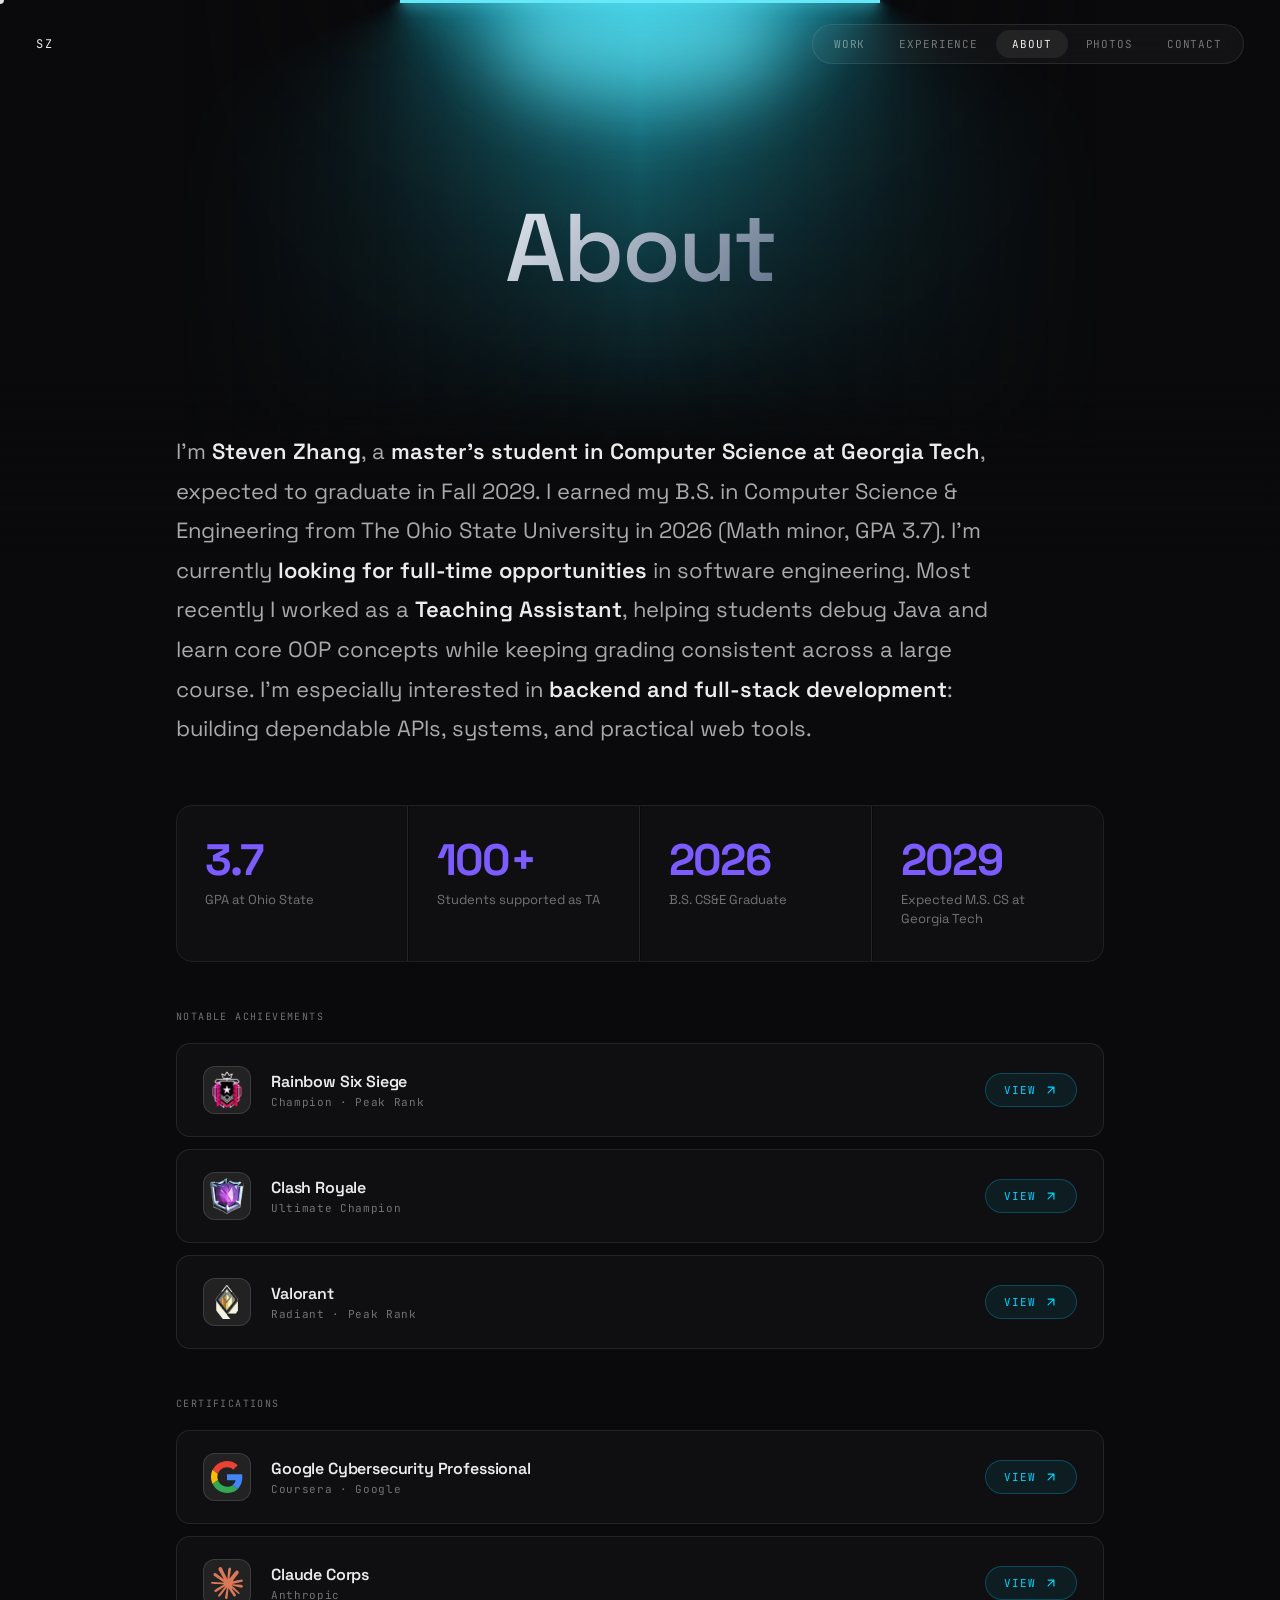
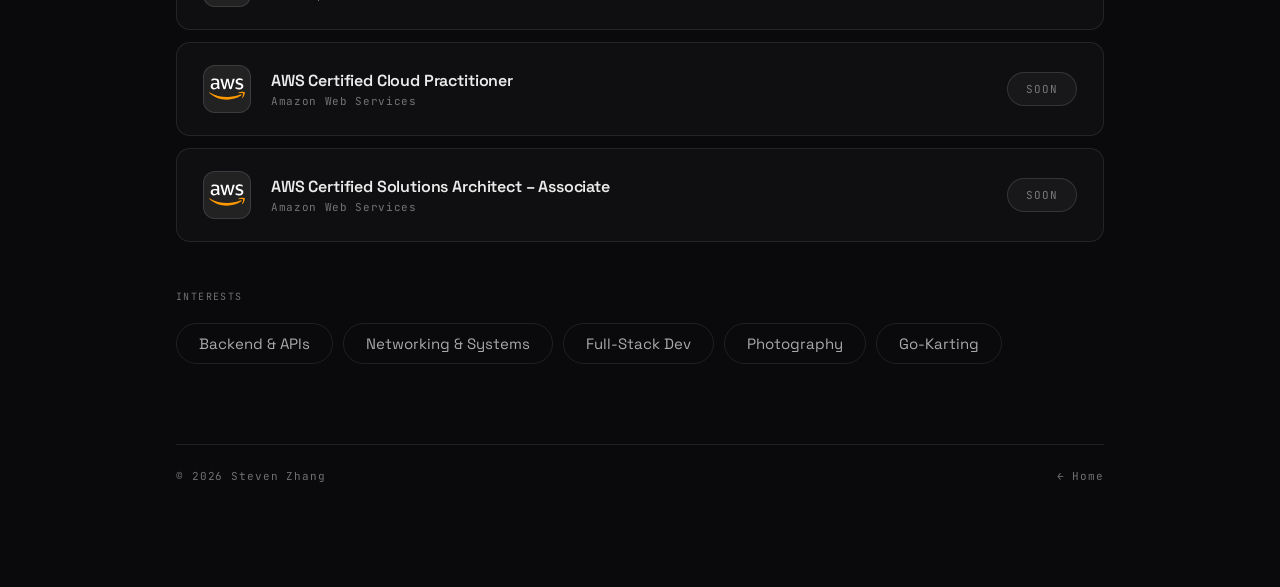
==== commit 4aaf8e5d: "Add Georgia Tech M.S. and refocus copy on software - Home: eyebrow now reads "M.S. Computer Science " ====
--- a/about.html
+++ b/about.html
@@ -35,7 +35,7 @@
     </section>
 
     <p class="about-text fade-up d2">
-      I'm <strong>Steven Zhang</strong>, a recent Computer Science &amp; Engineering graduate from The Ohio State University (Math minor, GPA 3.7). I'm currently <strong>looking for full-time opportunities</strong> in software engineering and cybersecurity. Most recently I worked as a <strong>Teaching Assistant</strong>, helping students debug Java and learn core OOP concepts while keeping grading consistent across a large course. I'm especially interested in <strong>cybersecurity</strong> and building dependable software: networking, systems, and practical web tools.
+      I'm <strong>Steven Zhang</strong>, a <strong>master's student in Computer Science at Georgia Tech</strong>, expected to graduate in Fall 2029. I earned my B.S. in Computer Science &amp; Engineering from The Ohio State University in 2026 (Math minor, GPA 3.7). I'm currently <strong>looking for full-time opportunities</strong> in software engineering. Most recently I worked as a <strong>Teaching Assistant</strong>, helping students debug Java and learn core OOP concepts while keeping grading consistent across a large course. I'm especially interested in <strong>backend and full-stack development</strong>: building dependable APIs, systems, and practical web tools.
     </p>
 
     <div class="stats-row">
@@ -50,6 +50,10 @@
       <div class="stat reveal d2">
         <div class="stat-num">2026</div>
         <div class="stat-label">B.S. CS&amp;E Graduate</div>
+      </div>
+      <div class="stat reveal d3">
+        <div class="stat-num">2029</div>
+        <div class="stat-label">Expected M.S. CS at Georgia Tech</div>
       </div>
     </div>
 
@@ -182,7 +186,7 @@
     <div class="interests-row">
       <div class="interests-label">Interests</div>
       <div class="interest-pills">
-        <span class="int-pill reveal">Cybersecurity &amp; CTF</span>
+        <span class="int-pill reveal">Backend &amp; APIs</span>
         <span class="int-pill reveal d1">Networking &amp; Systems</span>
         <span class="int-pill reveal d2">Full-Stack Dev</span>
         <span class="int-pill reveal d3">Photography</span>
--- a/styles.css
+++ b/styles.css
@@ -722,9 +722,11 @@
   padding: 0 0 44px 36px;
   position: relative;
 }
+/* Fallback marker: hollow dot centered on the rail
+   (rail = .timeline border-left; item edge sits 29px right of it) */
 .tl-item::before {
   content: '';
-  position: absolute; left: -5px; top: 7px;
+  position: absolute; left: -33px; top: 7px;
   width: 9px; height: 9px; border-radius: 50%;
   background: var(--bg);
   border: 1px solid rgba(255, 255, 255, 0.3);
@@ -732,6 +734,24 @@
 .tl-item:first-child::before {
   border-color: var(--accent);
   box-shadow: 0 0 12px rgba(124, 92, 255, 0.5);
+}
+/* Logo tile marker (LinkedIn-style) replaces the dot when present */
+.tl-item.has-logo::before { display: none; }
+.tl-logo {
+  position: absolute; left: -53px; top: 0;
+  width: 48px; height: 48px; padding: 6px;
+  border-radius: 8px;
+  background: #f4f4f5;
+  display: flex; align-items: center; justify-content: center;
+  box-shadow: 0 0 0 1px rgba(255, 255, 255, 0.08);
+}
+.tl-logo img {
+  width: 100%; height: 100%;
+  object-fit: contain;
+  display: block;
+}
+.tl-item:first-child .tl-logo {
+  box-shadow: 0 0 0 1px var(--accent), 0 0 12px rgba(124, 92, 255, 0.5);
 }
 .tl-date {
   font-family: var(--mono); font-size: 10.5px;
@@ -998,6 +1018,12 @@
   border-color: rgba(255, 255, 255, 0.3);
   background: var(--surface);
 }
+.cbtn-icon {
+  display: inline-flex;
+  align-items: center;
+  gap: 9px;
+}
+.cbtn-icon svg { flex: none; }
 
 /* ============================================================
    PHOTOS
@@ -1284,6 +1310,9 @@
   .stat:last-child { border-bottom: none; }
   .contact-grid { grid-template-columns: 1fr; }
   .skills-grid { grid-template-columns: 1fr; }
+  .timeline { margin-left: 12px; }
+  .tl-item { padding-left: 28px; }
+  .tl-logo { width: 40px; height: 40px; padding: 5px; left: -49px; }
   .album-grid { grid-template-columns: 1fr 1fr; }
 }
 @media (max-width: 540px) {
